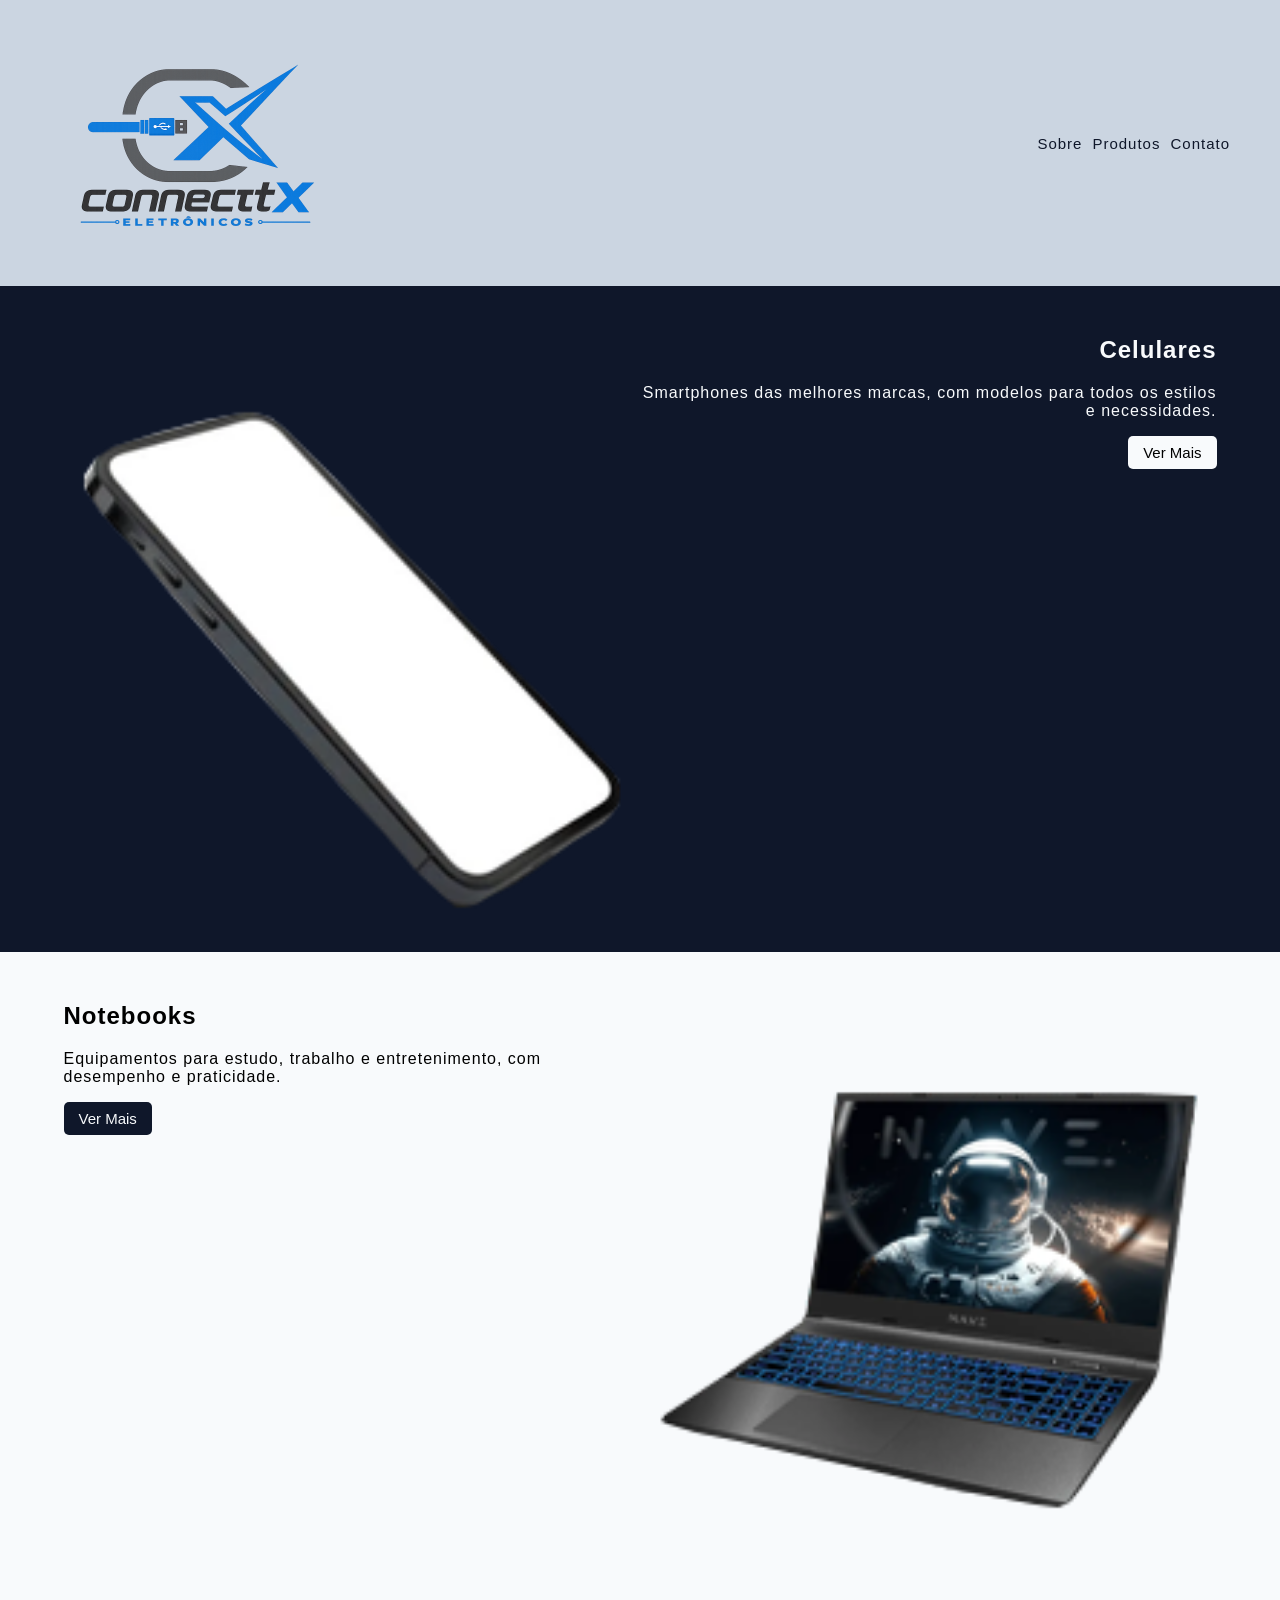
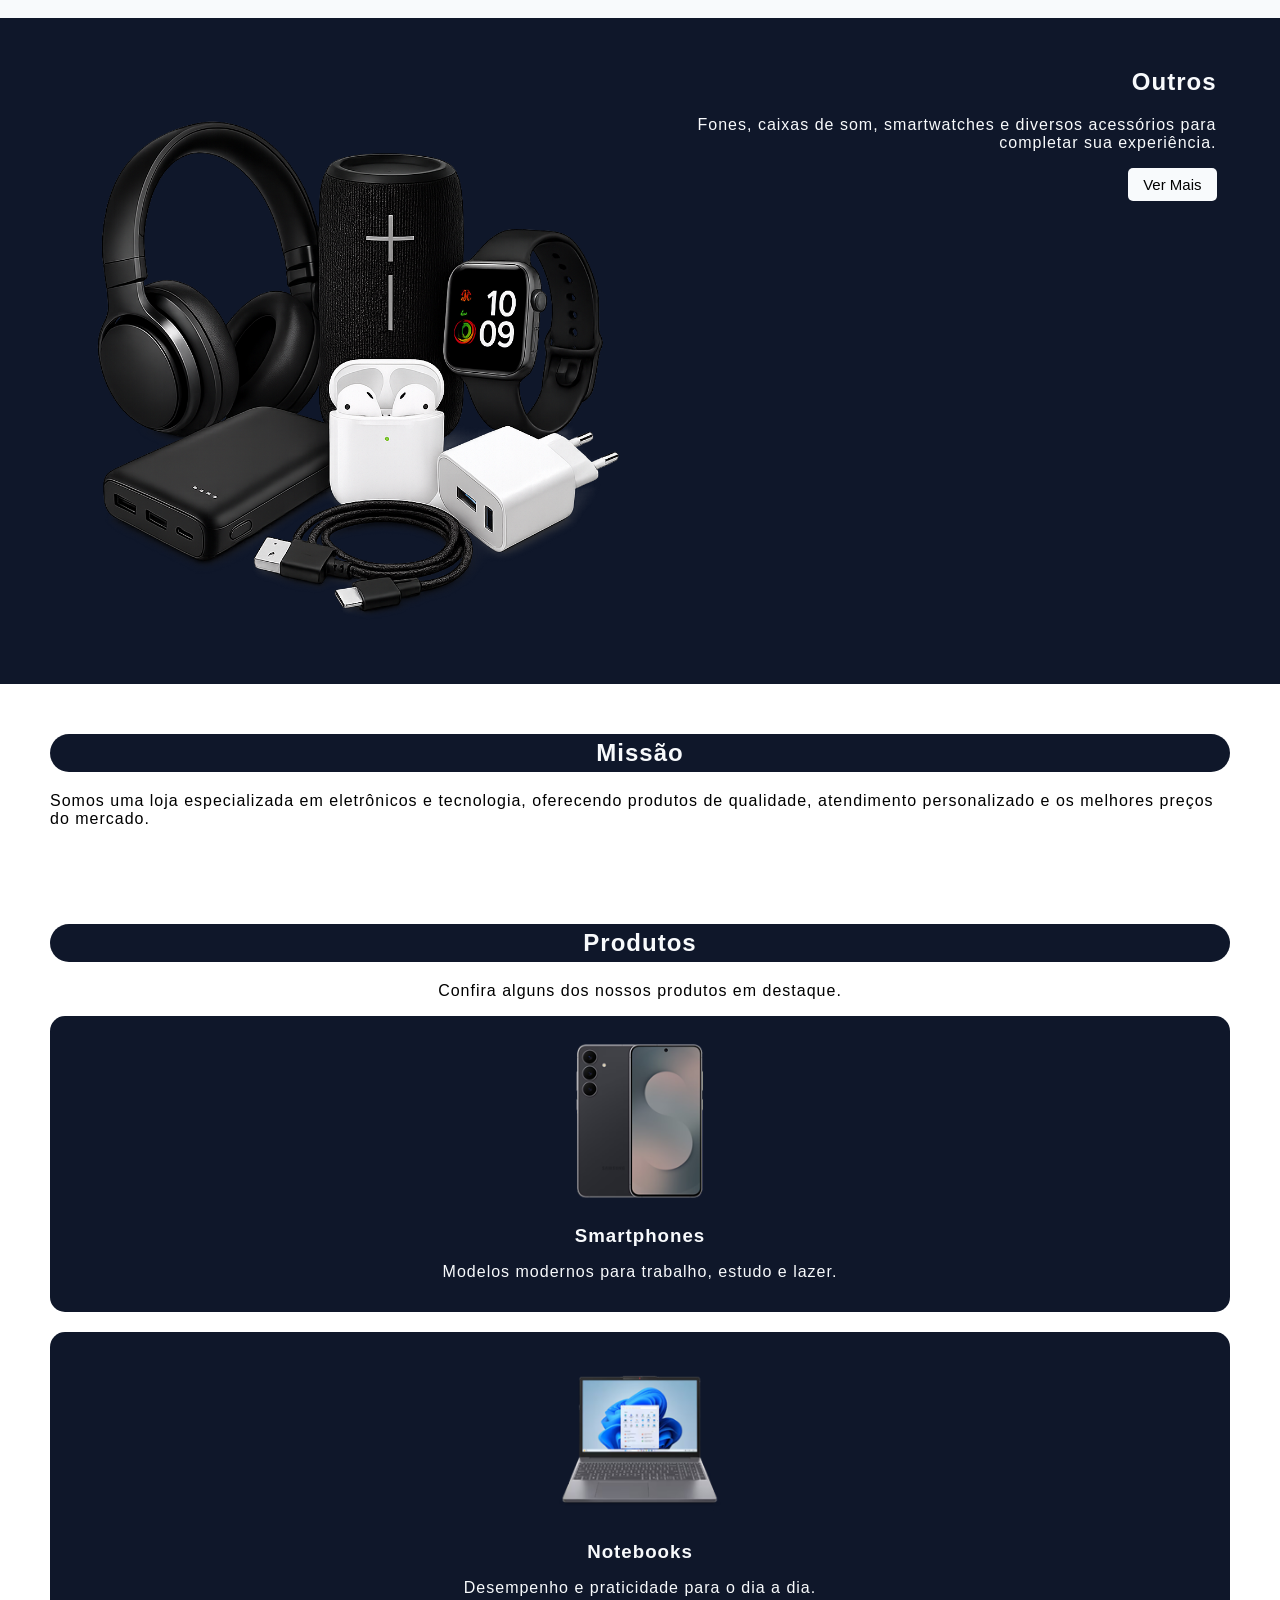
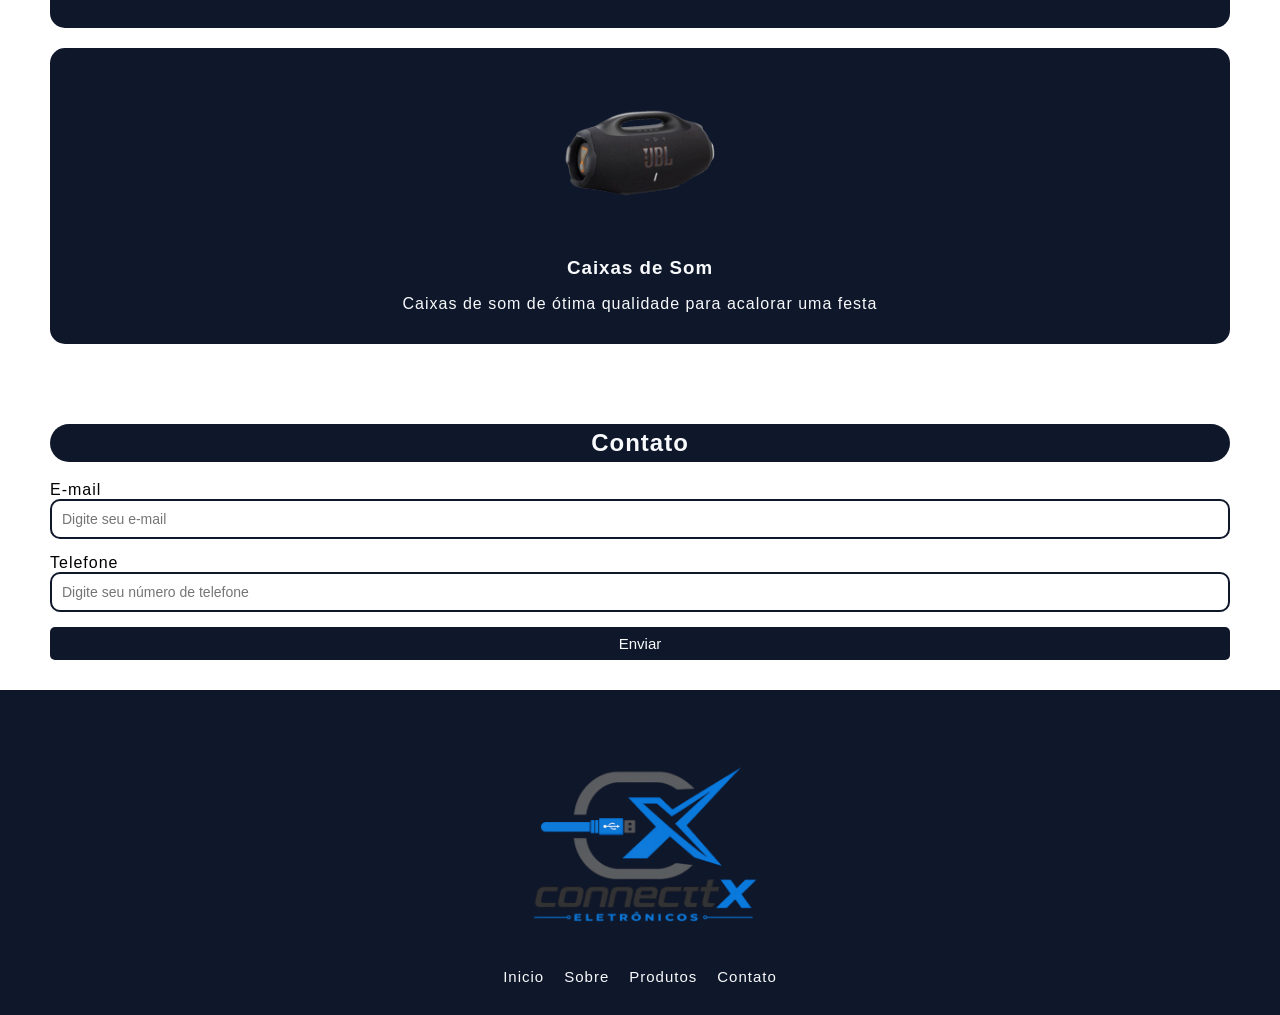
==== index.html @ f32794f0 "Criação da página de "Produtos"" ====
<!doctype html>
<html lang="pt-br">
  <head>
    <meta charset="UTF-8"/>
    <meta name="viewport" content="width=device-width, initial-scale=1.0"/>
    <meta
      name="description"
      content="A ConnectX oferece produtos, serviços e soluções de tecnologia, informática e conectividade no centro de São Roque - SP, com atendimento de qualidade e confiança."/>

    <link rel="stylesheet" href="./src/css/style.css"/>
    <link rel="icon" type="image/png" href="./src/icon/favicon.png">

    <title>ConnectX</title>
  </head>

  <body id="inicio">
    <header>
      <img src="./src/images/logo.png" alt="ConnectX" class="logo"/>

      <nav>
        <a href="./src/pages/sobre.html">Sobre</a>
        <a href="./src/pages/produtos.html">Produtos</a>
        <a href="./src/pages/contato.html">Contato</a>
      </nav>
    </header>

    <main>
      <section class="produto">
        <section class="card-produto celular">
          <img
            src="./src/images/celular.png"
            alt="Celular"/>

          <div class="info">
            <h2>Celulares</h2>

            <p>
              Smartphones das melhores marcas, com modelos para todos os estilos e necessidades.
            </p>

            <a href="./src/pages/produtos.html"><button class="botao-claro">Ver Mais</button></a>
          </div>
        </section>

        <section class="card-produto notebook">
          <div class="info">
            <h2>Notebooks</h2>

            <p>
              Equipamentos para estudo, trabalho e entretenimento, com desempenho e praticidade.
            </p>

            <a href="./src/pages/produtos.html"><button class="botao-escuro">Ver Mais</button></a>
          </div>

          <img
            src="./src/images/notebook.png"
            alt="Notebook"/>
        </section>

        <section class="card-produto outros">
          <img
            src="./src/images/outros.png"
            alt="Eletrônicos"/>

          <div class="info">
            <h2>Outros</h2>

            <p>
              Fones, caixas de som, smartwatches e diversos acessórios para completar sua experiência.
            </p>

            <a href="./src/pages/produtos.html"><button class="botao-claro">Ver Mais</button></a>
          </div>
        </section>
      </section>

      <section id="sobre">
        <h2 class="titulo">Missão</h2>

        <p>
          Somos uma loja especializada em eletrônicos e tecnologia, oferecendo
          produtos de qualidade, atendimento personalizado e os melhores preços
          do mercado.
        </p>
      </section>

      <section id="produtos">
    <h2 class="titulo">Produtos</h2>

    <p>Confira alguns dos nossos produtos em destaque.</p>

    <div class="produtos-grid">

        <div class="produto-card">
            <img src="./src/images/celular-destaque.png" alt="Smartphone Samsung">
            <h3>Smartphones</h3>
            <p>Modelos modernos para trabalho, estudo e lazer.</p>
        </div>

        <div class="produto-card">
            <img src="./src/images/notebook-destaque.png" alt="Notebook Lenovo">
            <h3>Notebooks</h3>
            <p>Desempenho e praticidade para o dia a dia.</p>
        </div>

        <div class="produto-card">
            <img src="./src/images/caixa de som.png" alt="Fones e acessórios">
            <h3>Caixas de Som</h3>
            <p>Caixas de som de ótima qualidade para acalorar uma festa</p>
        </div>

    </div>
      </section>

      <section id="contato">
        <h2 class="titulo">Contato</h2>

        <form method="post">
          <label for="email">E-mail</label>
          <input
            type="email"
            id="email"
            placeholder="Digite seu e-mail"
            required/>

          <label for="telefone">Telefone</label>
          <input
            type="tel"
            id="telefone"
            placeholder="Digite seu número de telefone"
            pattern="[0-9]{11}"
            required/>

          <button type="submit" id="enviar">Enviar</button>
        </form>
      </section>
    </main>

    <footer>
      <img src="./src/images/logo.png" alt="ConnectX" class="logo"/>

      <nav>
        <a href="#inicio">Inicio</a>
        <a href="./src/pages/sobre.html">Sobre</a>
        <a href="./src/pages/produtos.html">Produtos</a>
        <a href="./src/pages/contato.html">Contato</a>
      </nav>
    </footer>
  </body>
</html>
---- src/css/style.css ----
/* Geral */

html {
    scroll-behavior: smooth;
}

body {
    margin: 0;
    font-family: 'Segoe UI', Tahoma, Geneva, Verdana, sans-serif;
    letter-spacing: 1px;
}

/* Header */

header {
    background-color: #CBD5E1;

    display: flex;
    justify-content: space-between;
    align-items: center;

    padding: 15px 0;
}

.logo {
    width: 30%;
    height: auto;
}

/* Navegação */

nav {
    display: flex;
    gap: 10px;
    margin-right: 50px;
}

nav a {
    text-decoration: none;
    color: #0F172A;
    font-size: 15px;
}

nav a:hover {
    color: #2563EB;
}

/* Produtos principais */

.produto img {
    width: 45%;
    height: auto;

    margin-top: 30px;
}

.card-produto {
    display: flex;
    align-items: flex-start;
    justify-content: center;
    gap: 1px;

    padding: 30px 0;
}

.celular,
.outros {
    background-color: #0F172A;
    color: #F8FAFC;
}

.notebook {
    background-color: #F8FAFC;
}

.celular .info,
.outros .info {
    text-align: right;
}

.notebook .info {
    text-align: left;
}

.info {
    width: 45%;
}

/* Botão */

button {
    border: none;
    border-radius: 5px;

    padding: 8px 15px;
    cursor: pointer;

    font-family: 'Segoe UI', Tahoma, Geneva, Verdana, sans-serif;
    font-size: 15px;
}

.botao-claro {
    background-color: #F8FAFC;
    font-family: 'Segoe UI', Tahoma, Geneva, Verdana, sans-serif;
}

.botao-escuro {
    background-color: #0F172A;
    color: #F8FAFC;
    font-family: 'Segoe UI', Tahoma, Geneva, Verdana, sans-serif;
}

/* Seções */

#sobre,
#produtos,
#contato {
    padding: 30px 50px;
}

/* Título padrão */

.titulo {
    text-align: center;
    background-color: #0F172A;
    color: #F8FAFC;

    border-radius: 30px;
    padding: 5px 10px;
}

/* Produtos */

#produtos {
    text-align: center;
}

.produtos-grid {
    display: flex;
    flex-direction: column;
    gap: 20px;
}

.produto-card {
    background-color: #0F172A;
    border-radius: 15px;
    padding: 15px;
    text-align: center;
}

.produto-card p {
    color: #F8FAFC;
    font-family: 'Segoe UI', Tahoma, Geneva, Verdana, sans-serif;
}

.produto-card img {
    width: 100%;
    max-width: 180px;
    height: auto;
}

.produto-card h3 {
    margin: 10px 0 5px;
    color: #F8FAFC;
    font-family: 'Segoe UI', Tahoma, Geneva, Verdana, sans-serif;
}

/*Contato*/

form {
    display: flex;
    flex-direction: column;
}

input {
    font-family: 'Segoe UI', Tahoma, Geneva, Verdana, sans-serif;
    margin-bottom: 15px;
    
    padding: 10px;

    border: 2px solid #0F172A;
    border-radius: 10px;

    font-size: 14px;

    transition: 0.7s;
}

input:hover {
    border-color: #2563EB;
}

input:focus {
    outline: none;
    border-color: #2563EB;

    box-shadow: 0 0 8px rgba(37, 99, 235, 0.3);
}

label {
    display: block;
}

#enviar {
    background-color: #0F172A;
    font-family: 'Segoe UI', Tahoma, Geneva, Verdana, sans-serif;
    color: #F8FAFC;
    display: block;
}

/*Footer*/

footer {
    background-color: #0F172A;
    color: #F8FAFC;

    padding: 30px;

    text-align: center;
}

footer nav {
    display: flex;
    justify-content: center;
    gap: 20px;
    margin-left: 50px;
}

footer a {
    color: #F8FAFC;
    text-decoration: none;
    font-size: 15px;
}
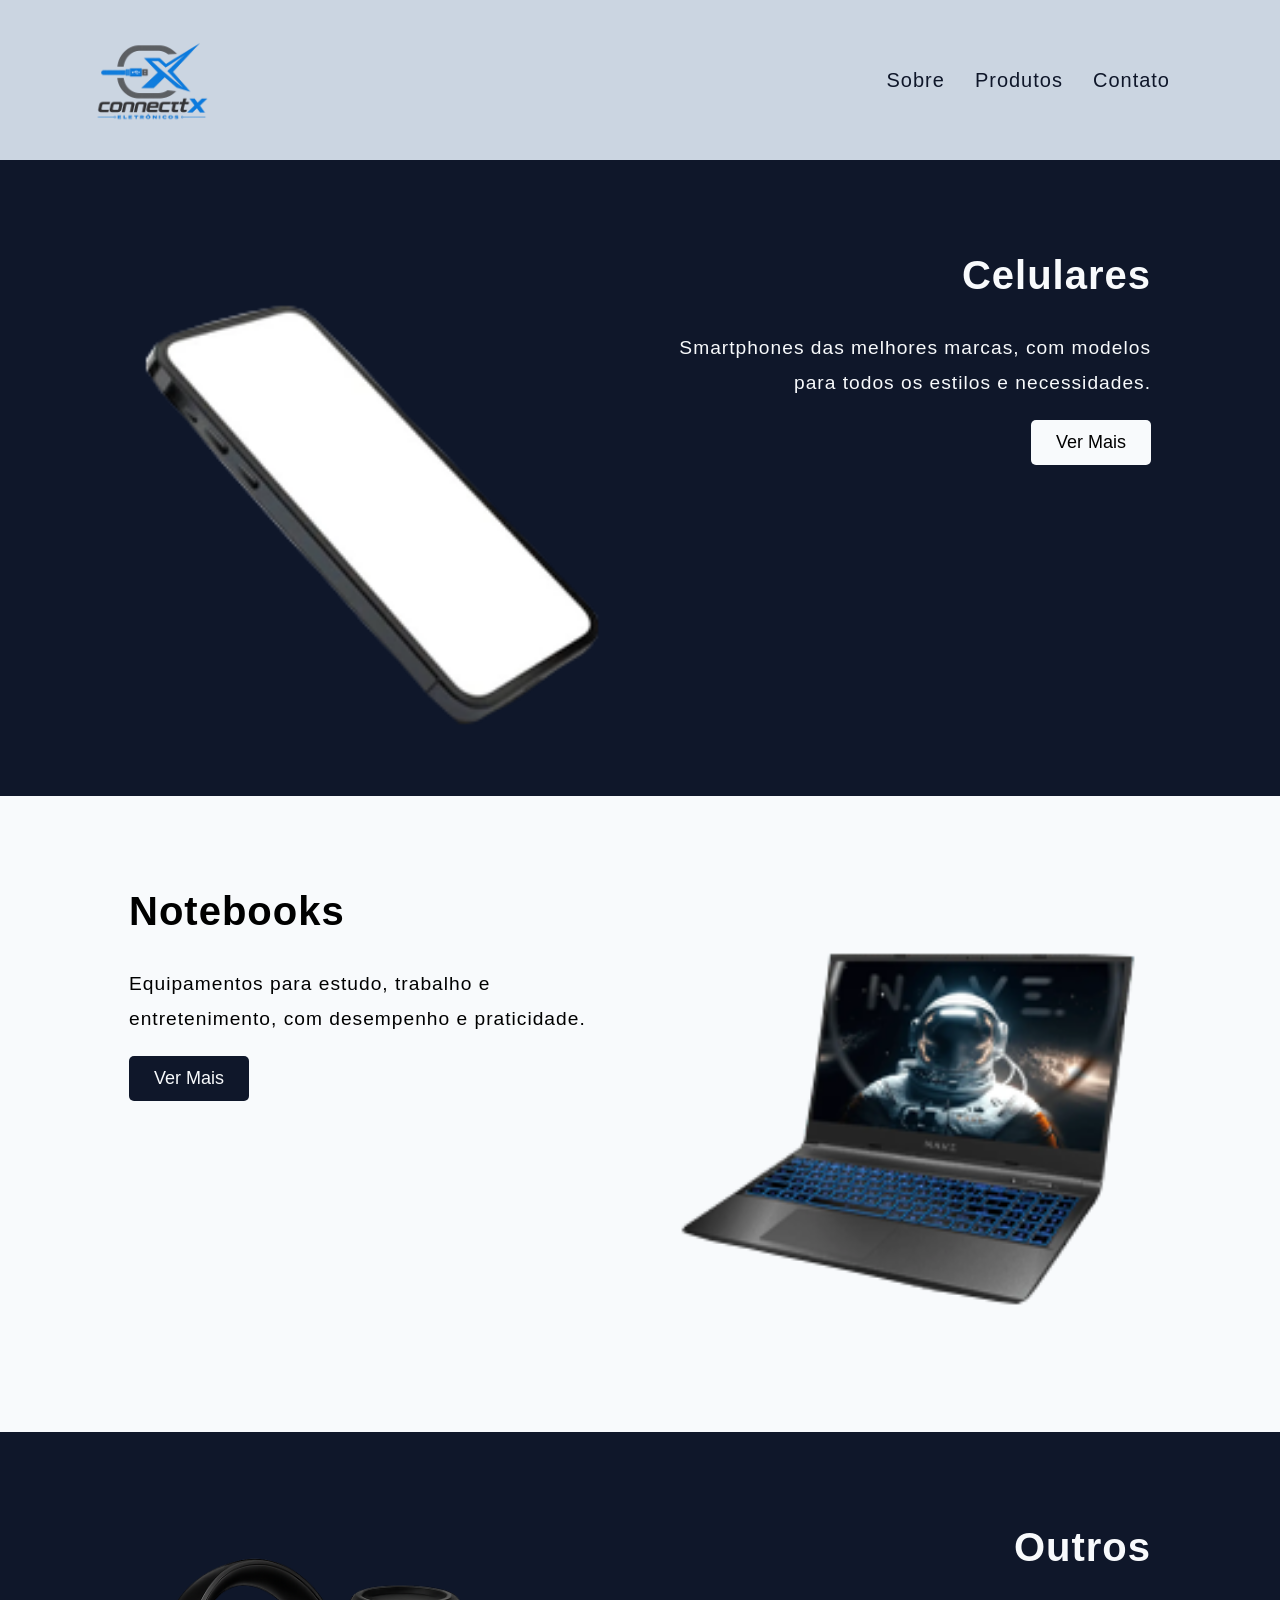
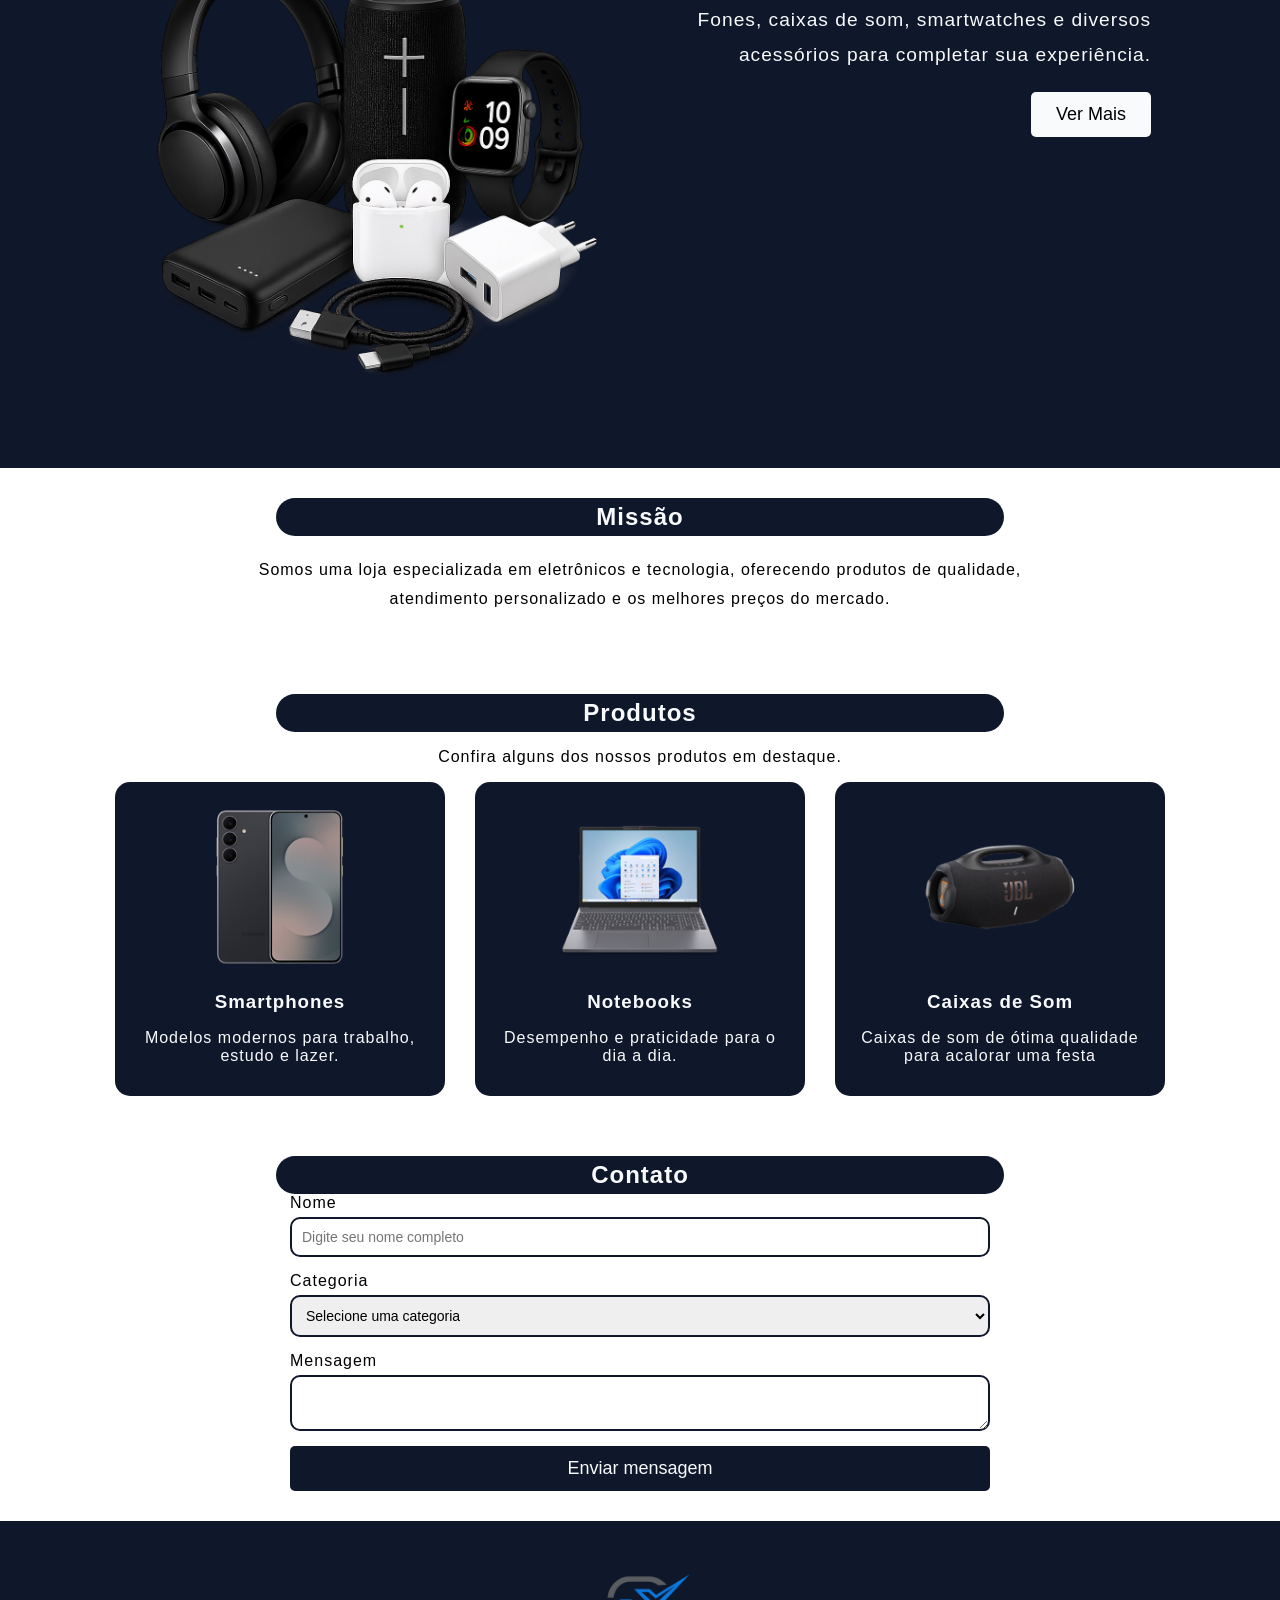
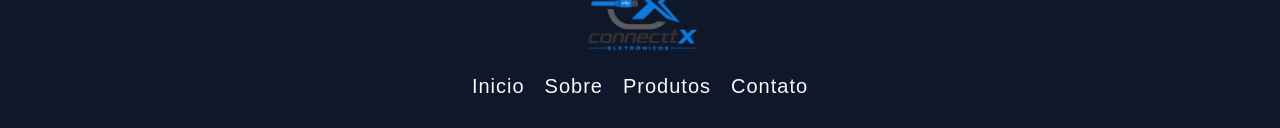
==== commit 97407acb: "Add files via upload Adição do whatsapp para envio do formulário e criação das páginas restantes dos" ====
--- a/index.html
+++ b/index.html
@@ -9,6 +9,8 @@
 
     <link rel="stylesheet" href="./src/css/style.css"/>
     <link rel="icon" type="image/png" href="./src/icon/favicon.png">
+
+    <script src="./src/javascript/script.js"></script>
 
     <title>ConnectX</title>
   </head>
@@ -116,24 +118,28 @@
       <section id="contato">
         <h2 class="titulo">Contato</h2>
 
-        <form method="post">
-          <label for="email">E-mail</label>
+        <form action="https://wa.me/5511996748683" id="contato-whatsapp">
+          <label for="nome">Nome</label>
           <input
-            type="email"
-            id="email"
-            placeholder="Digite seu e-mail"
+            type="text"
+            id="nome"
+            placeholder="Digite seu nome completo"
             required/>
 
-          <label for="telefone">Telefone</label>
-          <input
-            type="tel"
-            id="telefone"
-            placeholder="Digite seu número de telefone"
-            pattern="[0-9]{11}"
-            required/>
+            <label for="categoria" id="categoria">Categoria</label>
+            <select id="categoria" required>
+                <option>Selecione uma categoria</option>    
+                <option value="suporte">Suporte</option>
+                <option value="cotacao">Manutenção</option>
+                <option value="outros">Outros</option>
+            </select>
+            <label for="mensagem">Mensagem</label>
+            <textarea id="mensagem" required></textarea>
 
-          <button type="submit" id="enviar">Enviar</button>
+          <input type="hidden" name="text" value="" id="mensagem-completa" >
+        <button type="button" id="enviar" onclick="enviarMensagem()">Enviar mensagem</button>
         </form>
+
       </section>
     </main>
 
--- a/src/css/style.css
+++ b/src/css/style.css
@@ -93,7 +93,6 @@
     border-radius: 5px;
 
     padding: 8px 15px;
-    cursor: pointer;
 
     font-family: 'Segoe UI', Tahoma, Geneva, Verdana, sans-serif;
     font-size: 15px;
@@ -172,7 +171,9 @@
     flex-direction: column;
 }
 
-input {
+input,
+textarea,
+select {
     font-family: 'Segoe UI', Tahoma, Geneva, Verdana, sans-serif;
     margin-bottom: 15px;
     
@@ -199,6 +200,7 @@
 
 label {
     display: block;
+    padding-bottom: 5px;
 }
 
 #enviar {
@@ -230,4 +232,76 @@
     color: #F8FAFC;
     text-decoration: none;
     font-size: 15px;
+}
+
+
+
+
+/* Área Media Queries */
+
+
+
+@media (min-width: 1200px) {
+
+    header {
+        padding: 20px 60px;
+    }
+
+    .titulo {
+        width: 60%;
+        margin: 0 auto;
+    }
+
+    .logo {
+        width: 180px;
+    }
+
+    nav {
+        gap: 30px;
+    }
+
+    nav a {
+        font-size: 20px;
+    }
+
+    .card-produto {
+        padding: 60px 100px;
+        gap: 50px;
+    }
+
+    .info h2 {
+        font-size: 2.5rem;
+    }
+
+    .info p {
+        font-size: 1.2rem;
+        line-height: 1.8;
+    }
+
+    #sobre p {
+        max-width: 800px;
+        margin: 20px auto;
+        text-align: center;
+        line-height: 1.8;
+    }
+
+    button {
+        font-size: 18px;
+        padding: 12px 25px;
+    }
+
+    .produtos-grid {
+        flex-direction: row;
+        justify-content: center;
+        gap: 30px;
+    }
+
+    .produto-card {
+        width: 300px;
+    }
+
+    form {
+        max-width: 700px;
+        margin: 0 auto;
+    }
 }
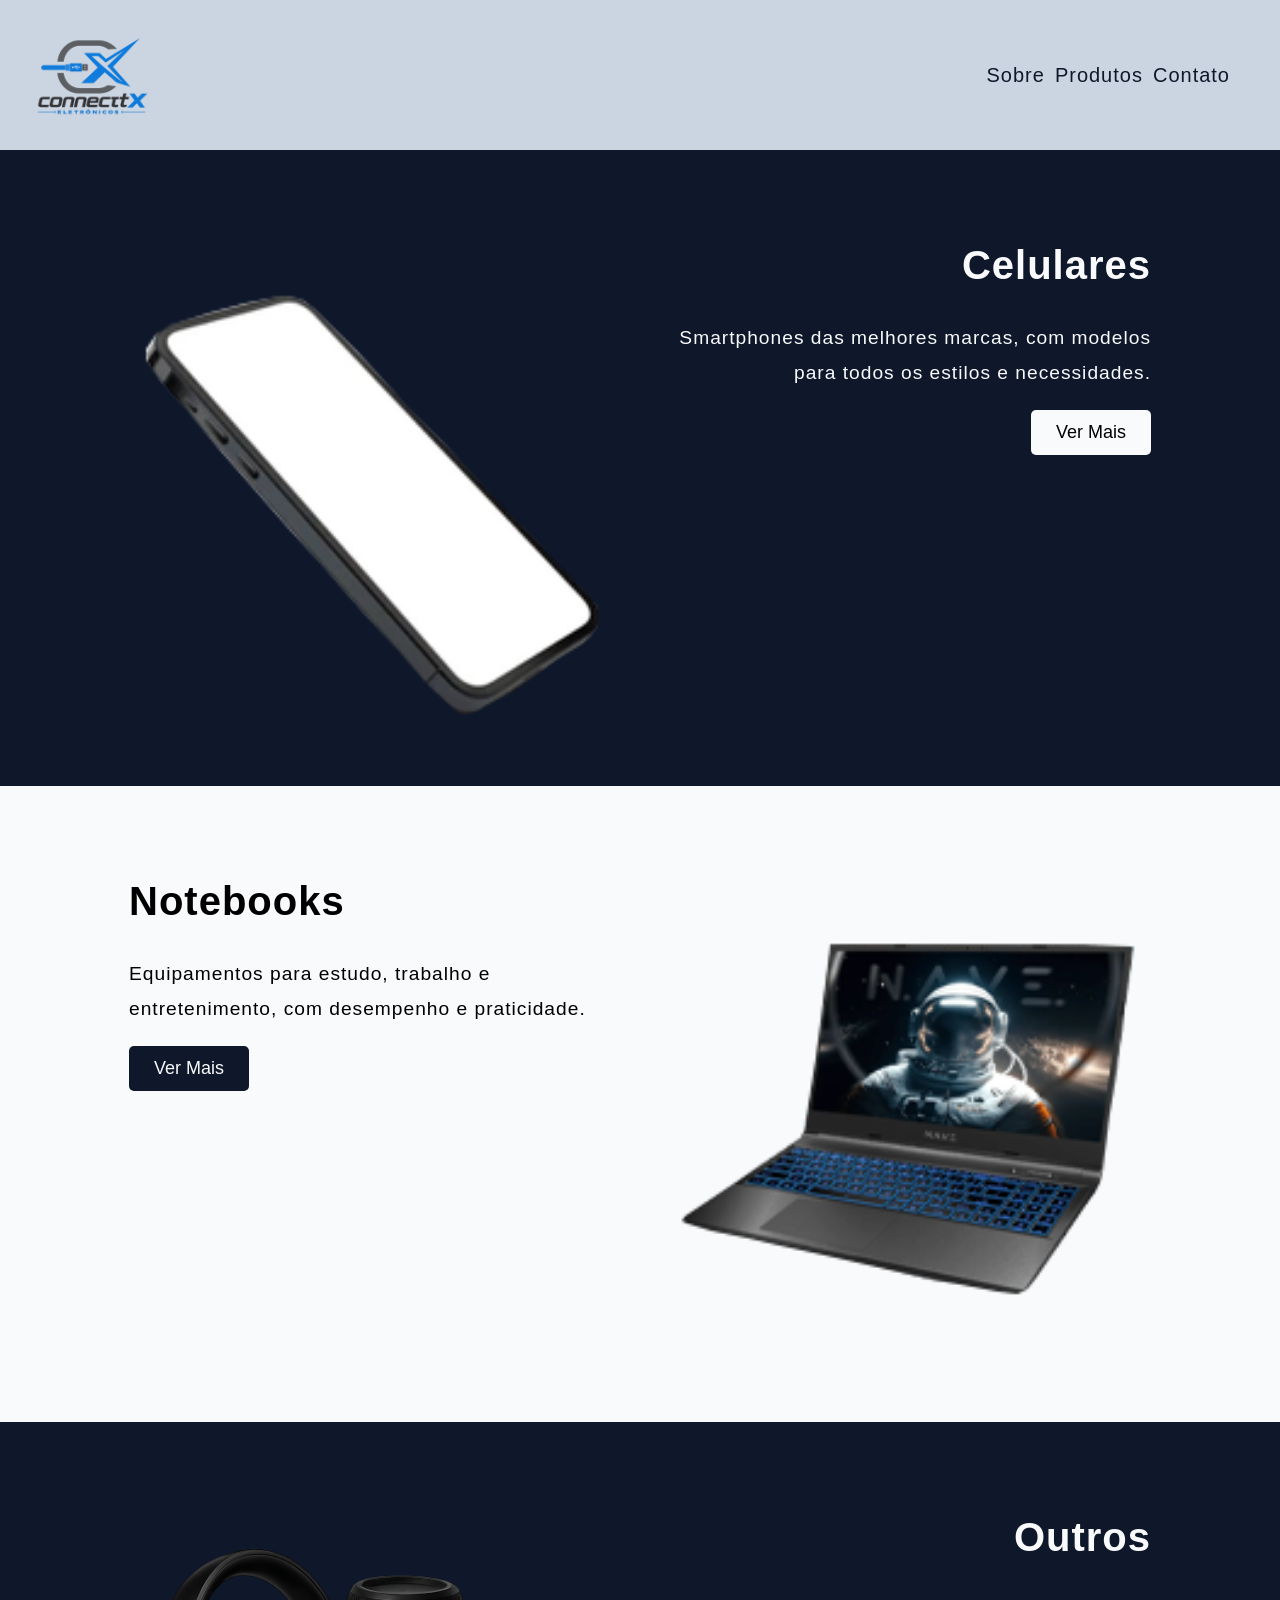
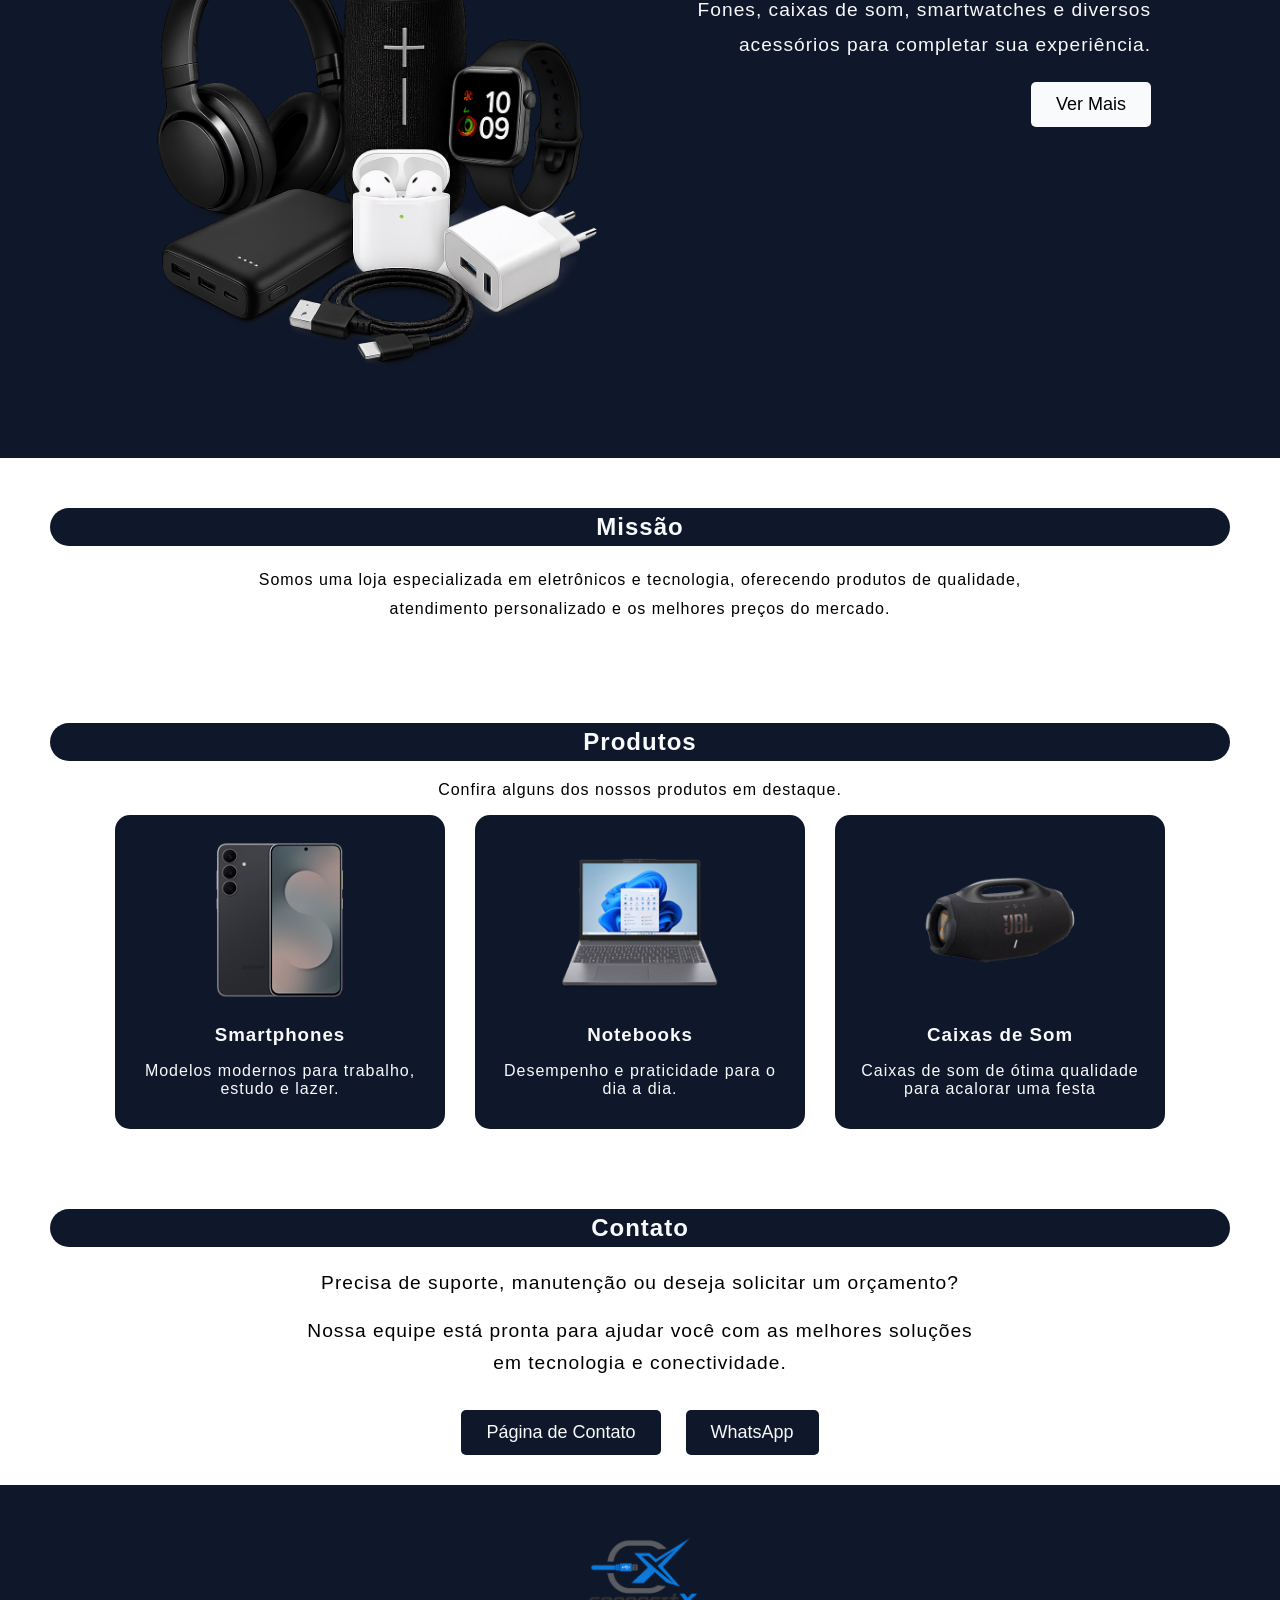
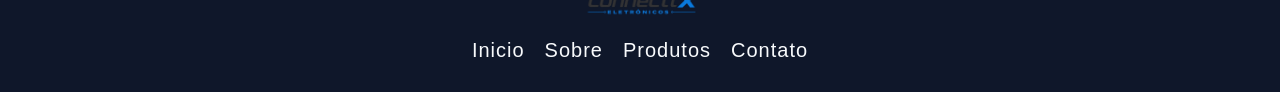
==== commit cdf4c520: "Media Querie das páginas "Sobre" e "Contato". Troquei algumas informações nos contatos do "Index" e " ====
--- a/index.html
+++ b/index.html
@@ -8,6 +8,7 @@
       content="A ConnectX oferece produtos, serviços e soluções de tecnologia, informática e conectividade no centro de São Roque - SP, com atendimento de qualidade e confiança."/>
 
     <link rel="stylesheet" href="./src/css/style.css"/>
+    <link rel="stylesheet" href="./src/css/global.css">
     <link rel="icon" type="image/png" href="./src/icon/favicon.png">
 
     <script src="./src/javascript/script.js"></script>
@@ -116,30 +117,29 @@
       </section>
 
       <section id="contato">
-        <h2 class="titulo">Contato</h2>
+    <h2 class="titulo">Contato</h2>
 
-        <form action="https://wa.me/5511996748683" id="contato-whatsapp">
-          <label for="nome">Nome</label>
-          <input
-            type="text"
-            id="nome"
-            placeholder="Digite seu nome completo"
-            required/>
+    <p class="texto-contato">
+        Precisa de suporte, manutenção ou deseja solicitar um orçamento?
+    </p>
 
-            <label for="categoria" id="categoria">Categoria</label>
-            <select id="categoria" required>
-                <option>Selecione uma categoria</option>    
-                <option value="suporte">Suporte</option>
-                <option value="cotacao">Manutenção</option>
-                <option value="outros">Outros</option>
-            </select>
-            <label for="mensagem">Mensagem</label>
-            <textarea id="mensagem" required></textarea>
+    <p class="texto-contato">
+        Nossa equipe está pronta para ajudar você com as melhores soluções em tecnologia e conectividade.
+    </p>
 
-          <input type="hidden" name="text" value="" id="mensagem-completa" >
-        <button type="button" id="enviar" onclick="enviarMensagem()">Enviar mensagem</button>
-        </form>
+    <div class="botoes-contato">
+        <a href="./src/pages/contato.html">
+            <button class="botao-escuro">
+                Página de Contato
+            </button>
+        </a>
 
+        <a href="https://wa.me/5511996748683" target="_blank">
+            <button class="botao-escuro">
+                WhatsApp
+            </button>
+        </a>
+          </div>
       </section>
     </main>
 
--- a/src/css/style.css
+++ b/src/css/style.css
@@ -1,50 +1,3 @@
-/* Geral */
-
-html {
-    scroll-behavior: smooth;
-}
-
-body {
-    margin: 0;
-    font-family: 'Segoe UI', Tahoma, Geneva, Verdana, sans-serif;
-    letter-spacing: 1px;
-}
-
-/* Header */
-
-header {
-    background-color: #CBD5E1;
-
-    display: flex;
-    justify-content: space-between;
-    align-items: center;
-
-    padding: 15px 0;
-}
-
-.logo {
-    width: 30%;
-    height: auto;
-}
-
-/* Navegação */
-
-nav {
-    display: flex;
-    gap: 10px;
-    margin-right: 50px;
-}
-
-nav a {
-    text-decoration: none;
-    color: #0F172A;
-    font-size: 15px;
-}
-
-nav a:hover {
-    color: #2563EB;
-}
-
 /* Produtos principais */
 
 .produto img {
@@ -164,74 +117,28 @@
     font-family: 'Segoe UI', Tahoma, Geneva, Verdana, sans-serif;
 }
 
-/*Contato*/
+/* Contato */
 
-form {
-    display: flex;
-    flex-direction: column;
-}
-
-input,
-textarea,
-select {
-    font-family: 'Segoe UI', Tahoma, Geneva, Verdana, sans-serif;
-    margin-bottom: 15px;
-    
-    padding: 10px;
-
-    border: 2px solid #0F172A;
-    border-radius: 10px;
-
-    font-size: 14px;
-
-    transition: 0.7s;
-}
-
-input:hover {
-    border-color: #2563EB;
-}
-
-input:focus {
-    outline: none;
-    border-color: #2563EB;
-
-    box-shadow: 0 0 8px rgba(37, 99, 235, 0.3);
-}
-
-label {
-    display: block;
-    padding-bottom: 5px;
-}
-
-#enviar {
-    background-color: #0F172A;
-    font-family: 'Segoe UI', Tahoma, Geneva, Verdana, sans-serif;
-    color: #F8FAFC;
-    display: block;
-}
-
-/*Footer*/
-
-footer {
-    background-color: #0F172A;
-    color: #F8FAFC;
-
-    padding: 30px;
-
+#contato {
     text-align: center;
 }
 
-footer nav {
+.texto-contato {
+    max-width: 700px;
+    margin: 15px auto;
+    line-height: 1.7;
+}
+
+.botoes-contato {
     display: flex;
     justify-content: center;
-    gap: 20px;
-    margin-left: 50px;
+    gap: 15px;
+
+    margin-top: 30px;
 }
 
-footer a {
-    color: #F8FAFC;
+.botoes-contato a {
     text-decoration: none;
-    font-size: 15px;
 }
 
 
@@ -242,27 +149,6 @@
 
 
 @media (min-width: 1200px) {
-
-    header {
-        padding: 20px 60px;
-    }
-
-    .titulo {
-        width: 60%;
-        margin: 0 auto;
-    }
-
-    .logo {
-        width: 180px;
-    }
-
-    nav {
-        gap: 30px;
-    }
-
-    nav a {
-        font-size: 20px;
-    }
 
     .card-produto {
         padding: 60px 100px;
@@ -290,6 +176,14 @@
         padding: 12px 25px;
     }
 
+    .texto-contato {
+        font-size: 1.2rem;
+    }
+
+    .botoes-contato {
+        gap: 25px;
+    }
+
     .produtos-grid {
         flex-direction: row;
         justify-content: center;
@@ -300,8 +194,4 @@
         width: 300px;
     }
 
-    form {
-        max-width: 700px;
-        margin: 0 auto;
-    }
 }
--- a/src/css/global.css
+++ b/src/css/global.css
@@ -0,0 +1,83 @@
+/* Geral */
+
+html {
+    scroll-behavior: smooth;
+}
+
+body {
+    margin: 0;
+    font-family: 'Segoe UI', Tahoma, Geneva, Verdana, sans-serif;
+    letter-spacing: 1px;
+}
+
+/* Header */
+
+header {
+    background-color: #CBD5E1;
+
+    display: flex;
+    justify-content: space-between;
+    align-items: center;
+
+    padding: 15px 0;
+}
+
+.logo {
+    width: 180px;
+    height: auto;
+}
+
+/* Navegação */
+
+nav {
+    display: flex;
+    gap: 10px;
+    margin-right: 50px;
+}
+
+nav a {
+    text-decoration: none;
+    color: #0F172A;
+    font-size: 15px;
+}
+
+nav a:hover {
+    color: #2563EB;
+}
+
+/*Footer*/
+
+footer {
+    background-color: #0F172A;
+    color: #F8FAFC;
+
+    padding: 30px;
+
+    text-align: center;
+}
+
+footer nav {
+    display: flex;
+    justify-content: center;
+    gap: 20px;
+    margin-left: 50px;
+}
+
+footer a {
+    color: #F8FAFC;
+    text-decoration: none;
+    font-size: 15px;
+}
+
+
+
+
+/* Área Media Querie */
+
+@media (min-width: 1200px) {
+
+    nav a {
+        font-size: 20px;
+    }
+
+}
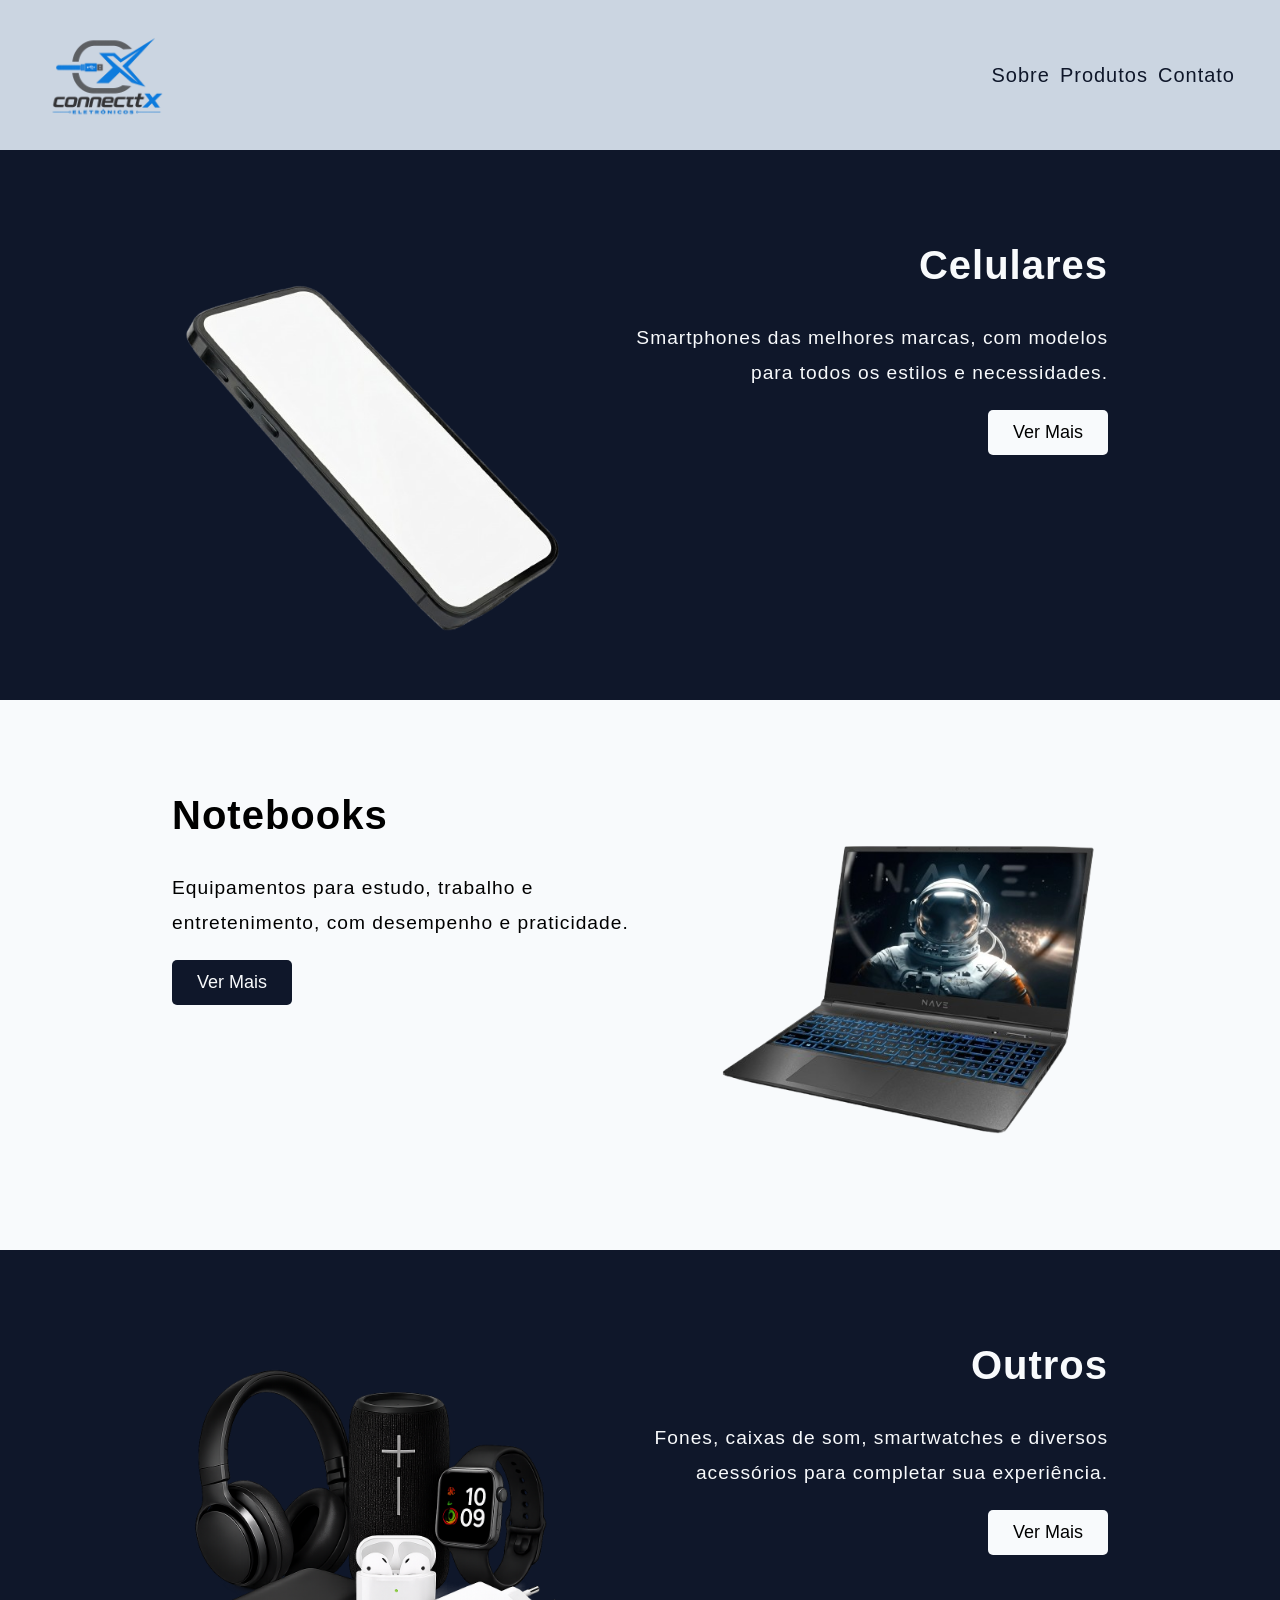
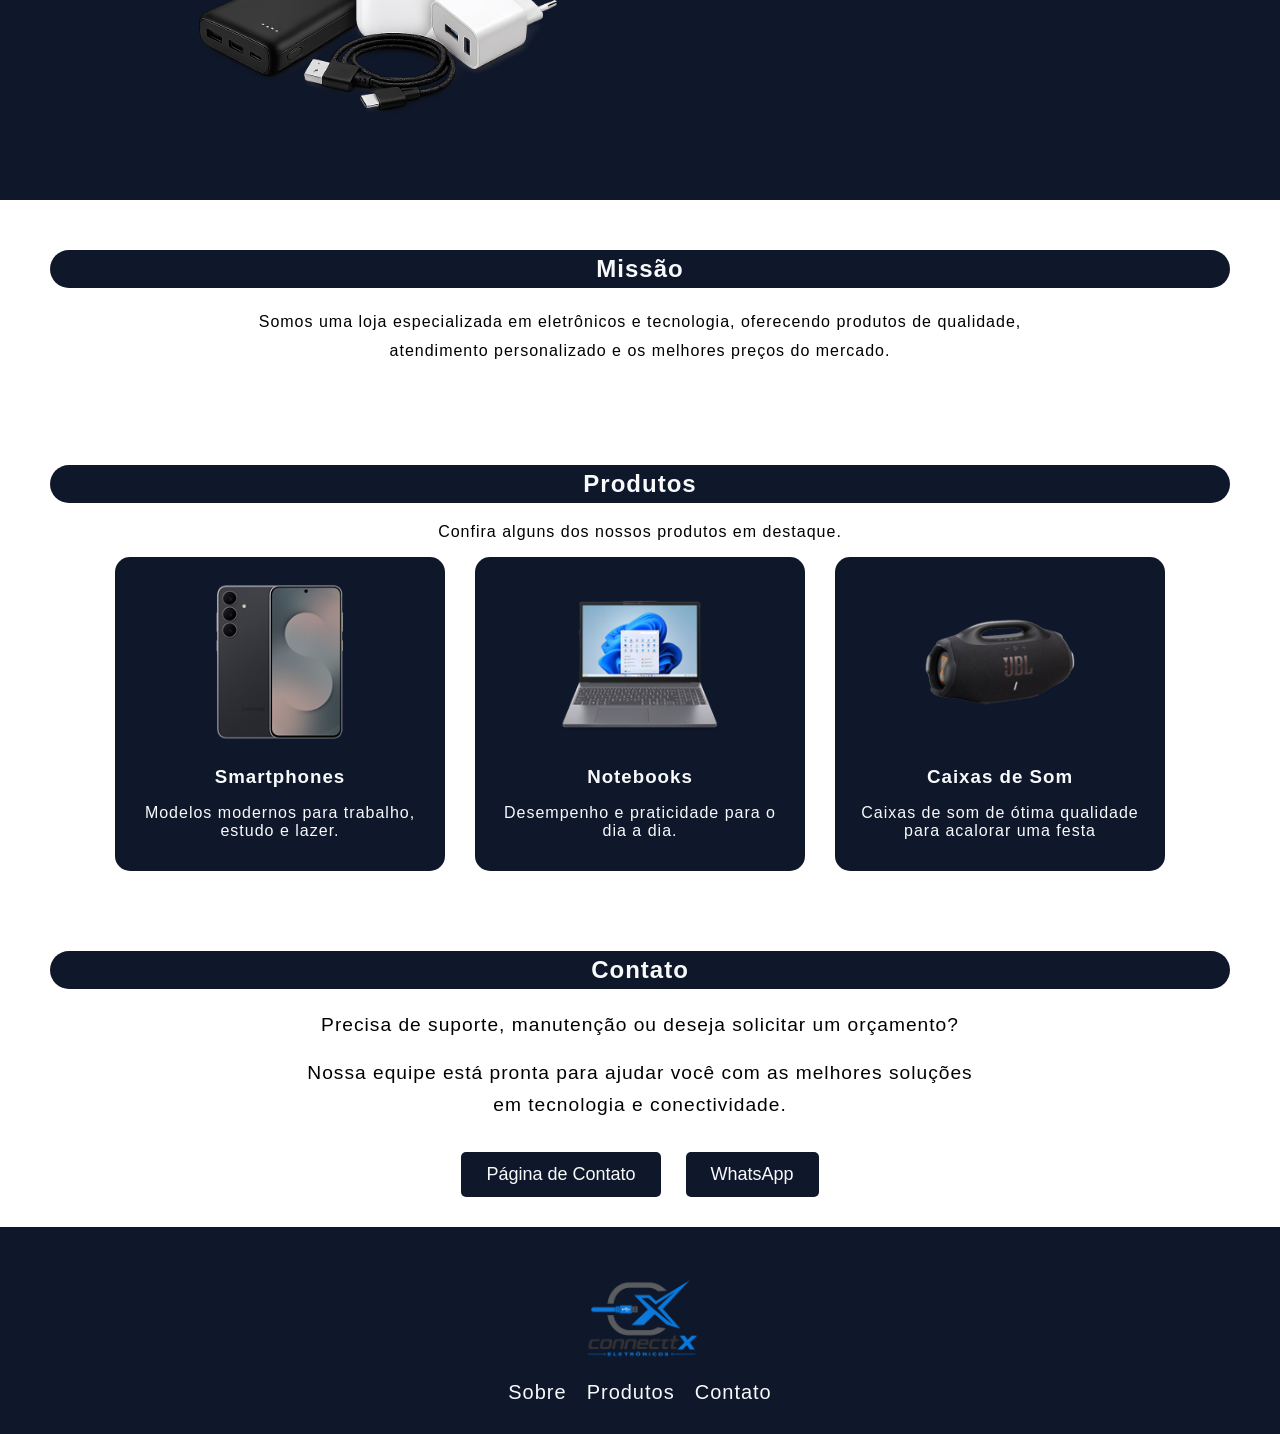
==== commit 3e5b95d8: "Alterei coisa pra crlh" ====
--- a/index.html
+++ b/index.html
@@ -147,7 +147,6 @@
       <img src="./src/images/logo.png" alt="ConnectX" class="logo"/>
 
       <nav>
-        <a href="#inicio">Inicio</a>
         <a href="./src/pages/sobre.html">Sobre</a>
         <a href="./src/pages/produtos.html">Produtos</a>
         <a href="./src/pages/contato.html">Contato</a>
--- a/src/css/style.css
+++ b/src/css/style.css
@@ -183,6 +183,11 @@
     .botoes-contato {
         gap: 25px;
     }
+    
+    .produto img {
+        width: 400px;
+        height: 400px;
+    }
 
     .produtos-grid {
         flex-direction: row;
--- a/src/css/global.css
+++ b/src/css/global.css
@@ -14,12 +14,10 @@
 
 header {
     background-color: #CBD5E1;
-
     display: flex;
+    align-items: center;
     justify-content: space-between;
-    align-items: center;
-
-    padding: 15px 0;
+    padding: 15px;
 }
 
 .logo {
@@ -29,10 +27,11 @@
 
 /* Navegação */
 
-nav {
+header nav {
     display: flex;
+    flex-direction: column;
     gap: 10px;
-    margin-right: 50px;
+    margin-right: 30px;
 }
 
 nav a {
@@ -60,7 +59,7 @@
     display: flex;
     justify-content: center;
     gap: 20px;
-    margin-left: 50px;
+    margin-left: 0;
 }
 
 footer a {
@@ -76,6 +75,10 @@
 
 @media (min-width: 1200px) {
 
+    header nav {
+        flex-direction: row;
+    }
+
     nav a {
         font-size: 20px;
     }
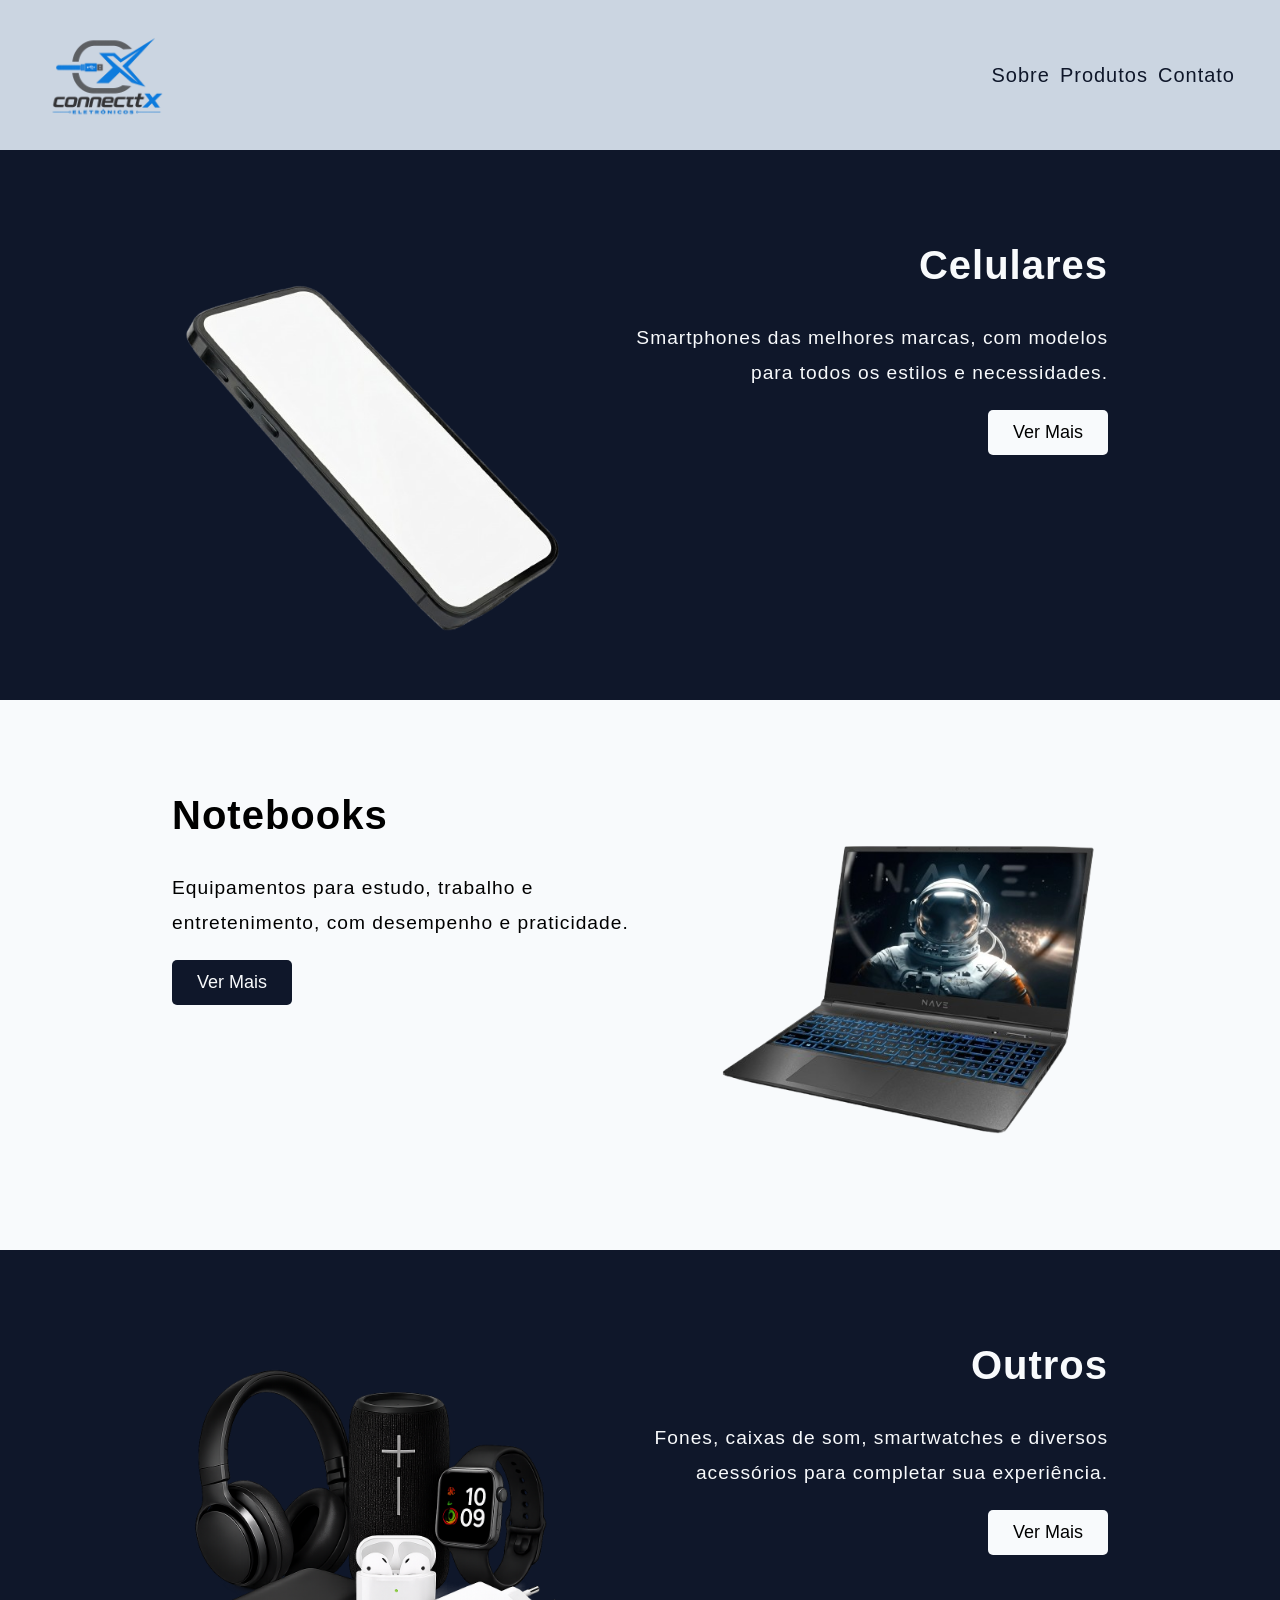
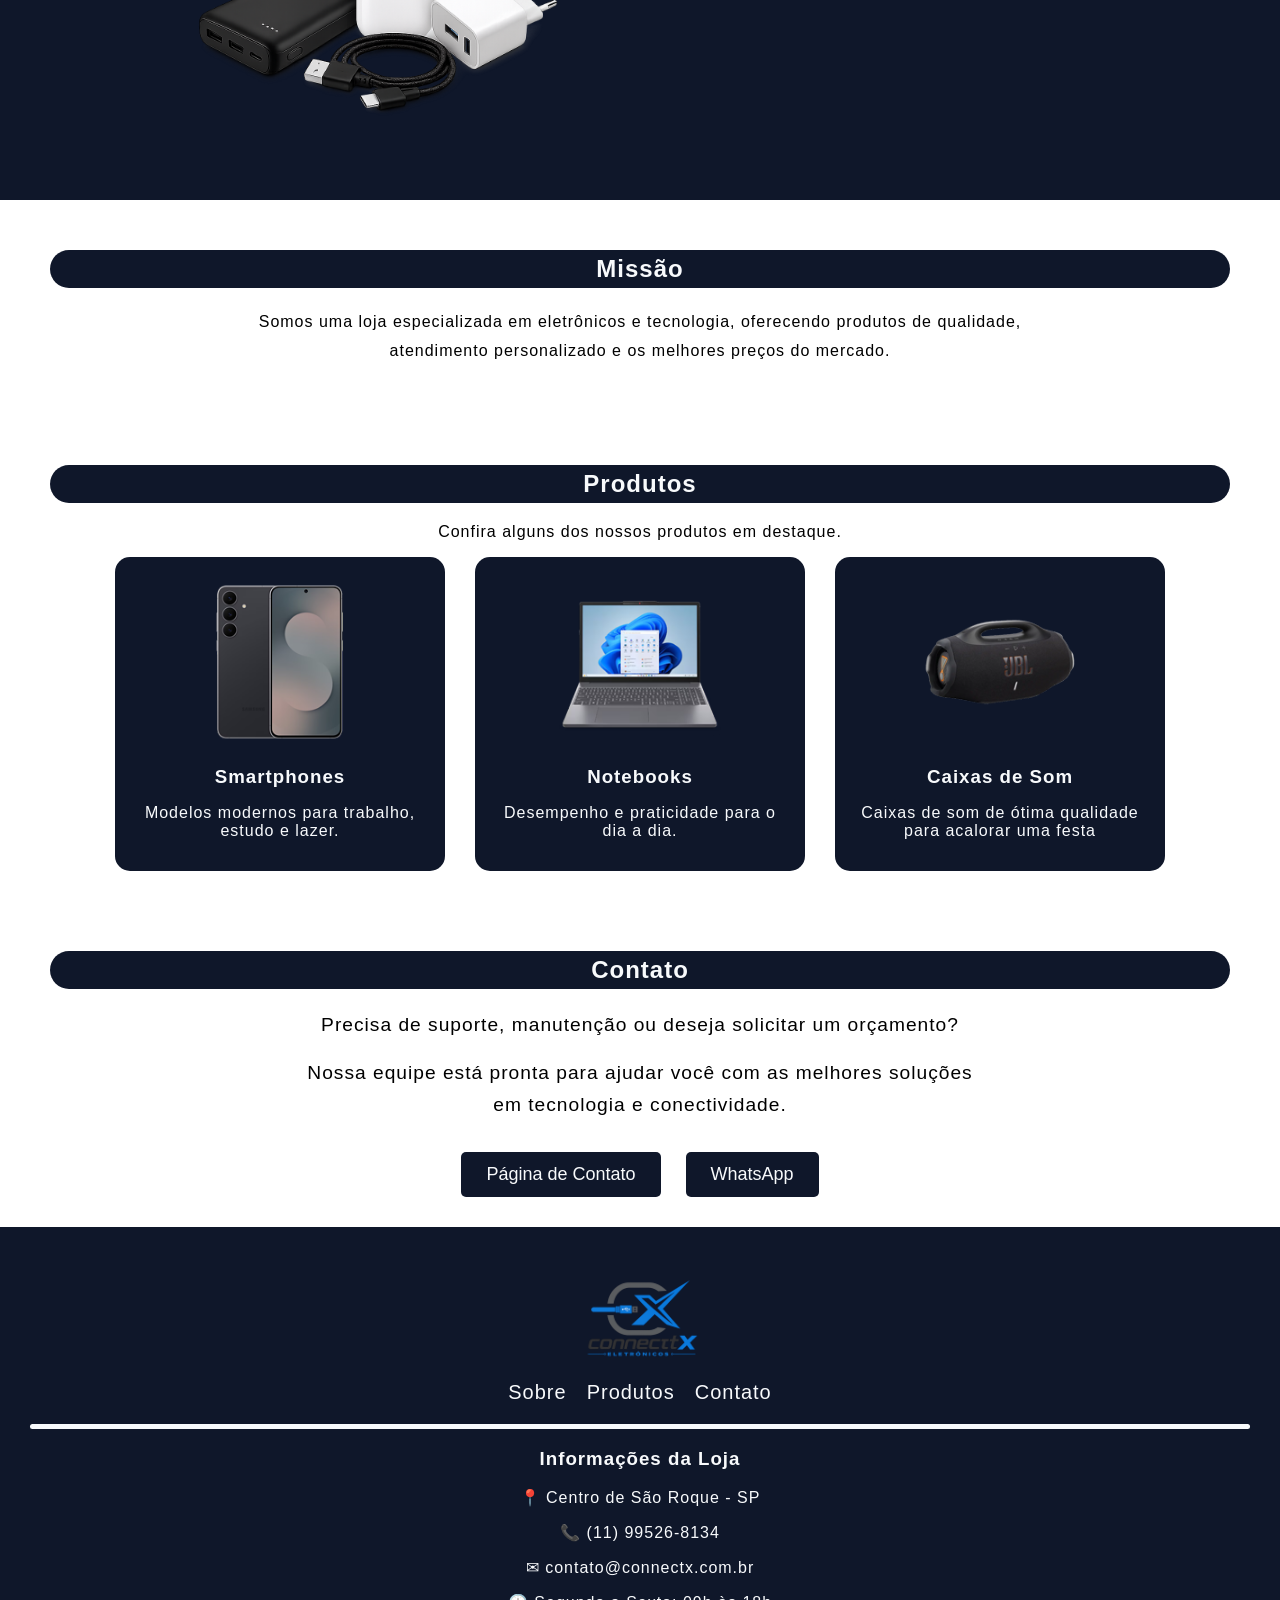
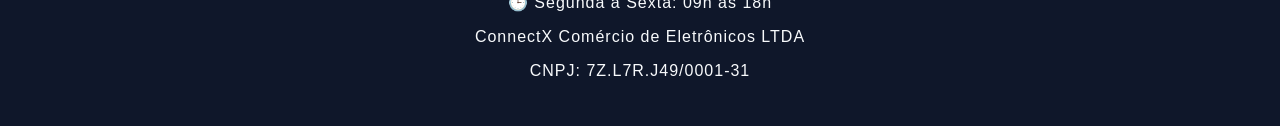
==== commit c45cfe86: "Adição das informações da loja Todos os rodapés foram atualizados para conterem as informações da lo" ====
--- a/index.html
+++ b/index.html
@@ -144,13 +144,27 @@
     </main>
 
     <footer>
-      <img src="./src/images/logo.png" alt="ConnectX" class="logo"/>
+      <a href="#inicio"><img src="./src/images/logo.png" alt="ConnectX" class="logo"/></a>
 
       <nav>
         <a href="./src/pages/sobre.html">Sobre</a>
         <a href="./src/pages/produtos.html">Produtos</a>
         <a href="./src/pages/contato.html">Contato</a>
       </nav>
+
+      <div id="linha">
+      </div>
+    
+      <section>
+        <h3>Informações da Loja</h3>
+
+                <p>📍 Centro de São Roque - SP</p>
+                <p>📞 (11) 99526-8134</p>
+                <p>✉ contato@connectx.com.br</p>
+                <p>🕒 Segunda a Sexta: 09h às 18h</p>
+                <p>ConnectX Comércio de Eletrônicos LTDA</p>
+                <p>CNPJ: 7Z.L7R.J49/0001-31</p>
+      </section>
     </footer>
   </body>
 </html>
--- a/src/css/style.css
+++ b/src/css/style.css
@@ -62,6 +62,10 @@
     font-family: 'Segoe UI', Tahoma, Geneva, Verdana, sans-serif;
 }
 
+button:hover {
+    transform: scale(1.05);
+}
+
 /* Seções */
 
 #sobre,
--- a/src/css/global.css
+++ b/src/css/global.css
@@ -68,6 +68,14 @@
     font-size: 15px;
 }
 
+#linha {
+    background-color: #F8FAFC;
+    width: 100%;
+    height: 5px;
+    border-radius: 10px;
+    margin-top: 20px;
+}
+
 
 
 
@@ -83,4 +91,8 @@
         font-size: 20px;
     }
 
+    #linha {
+        width: 100%;
+    }
+
 }
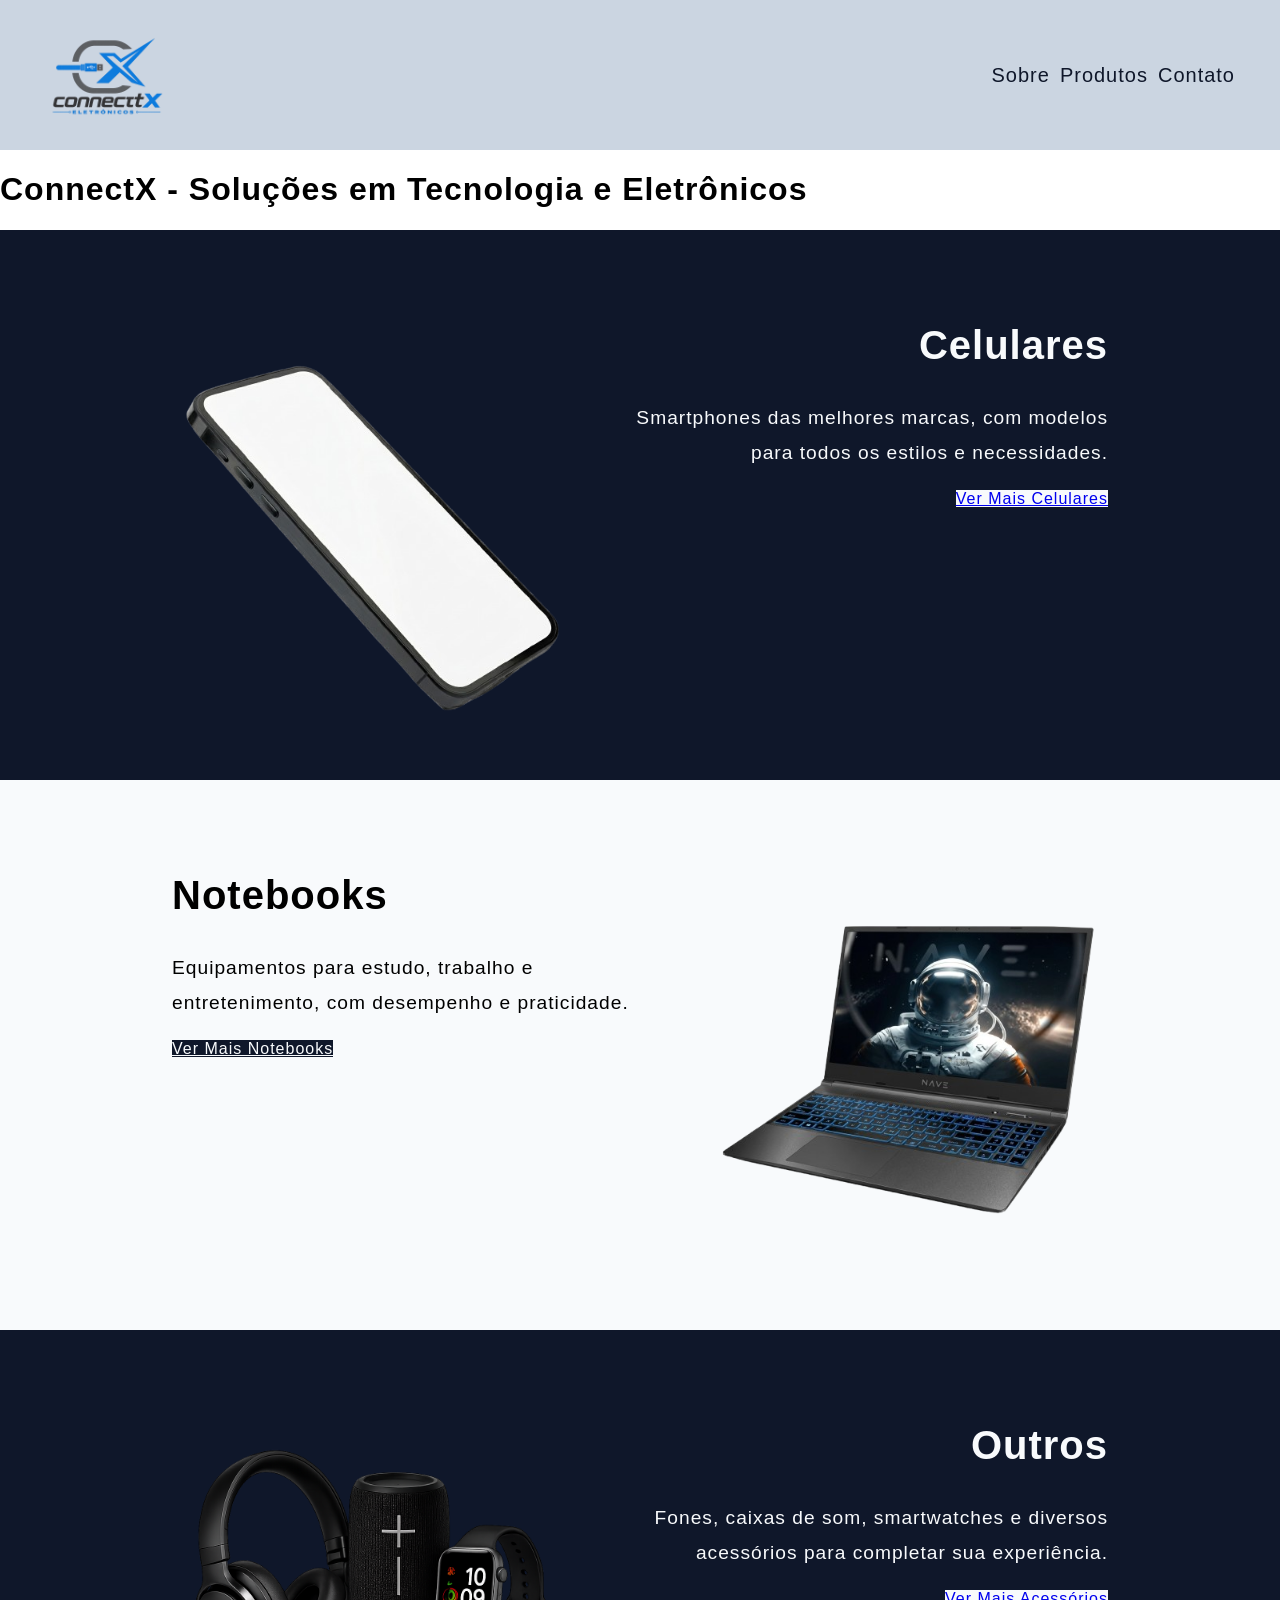
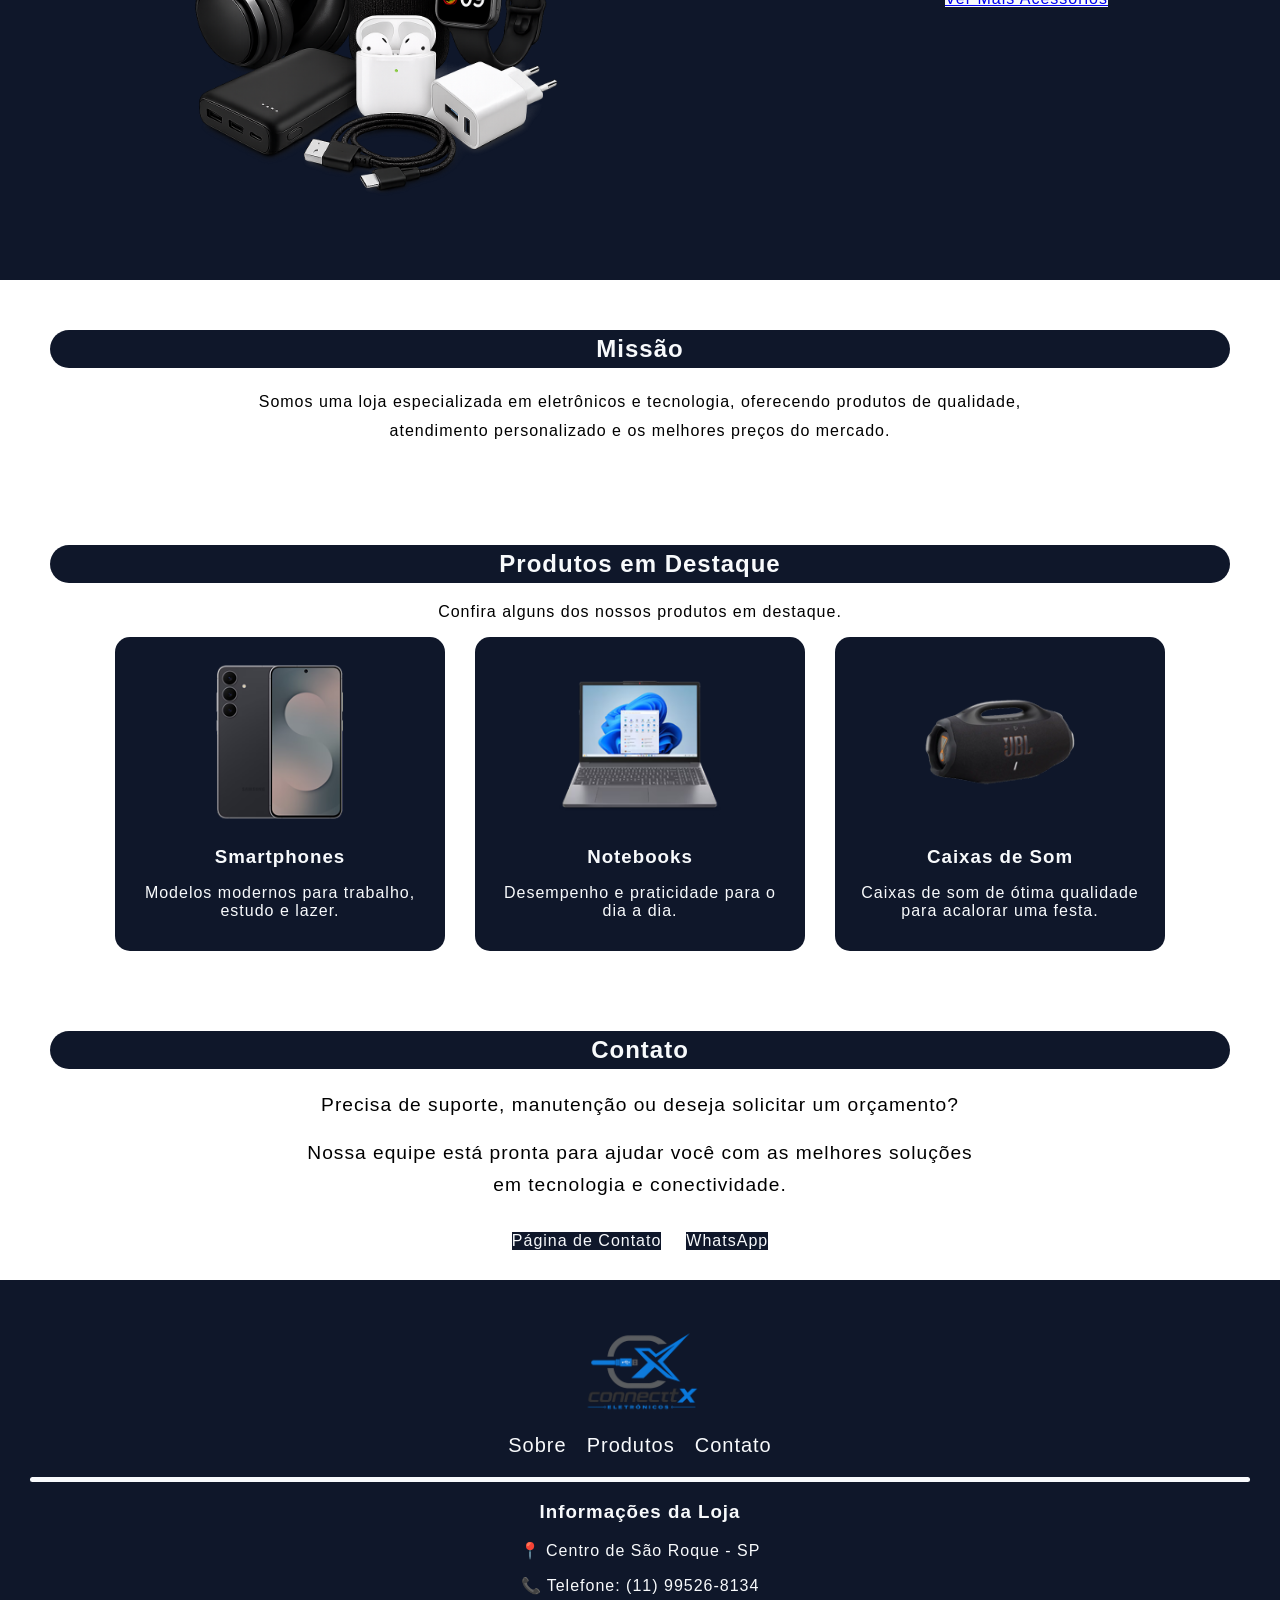
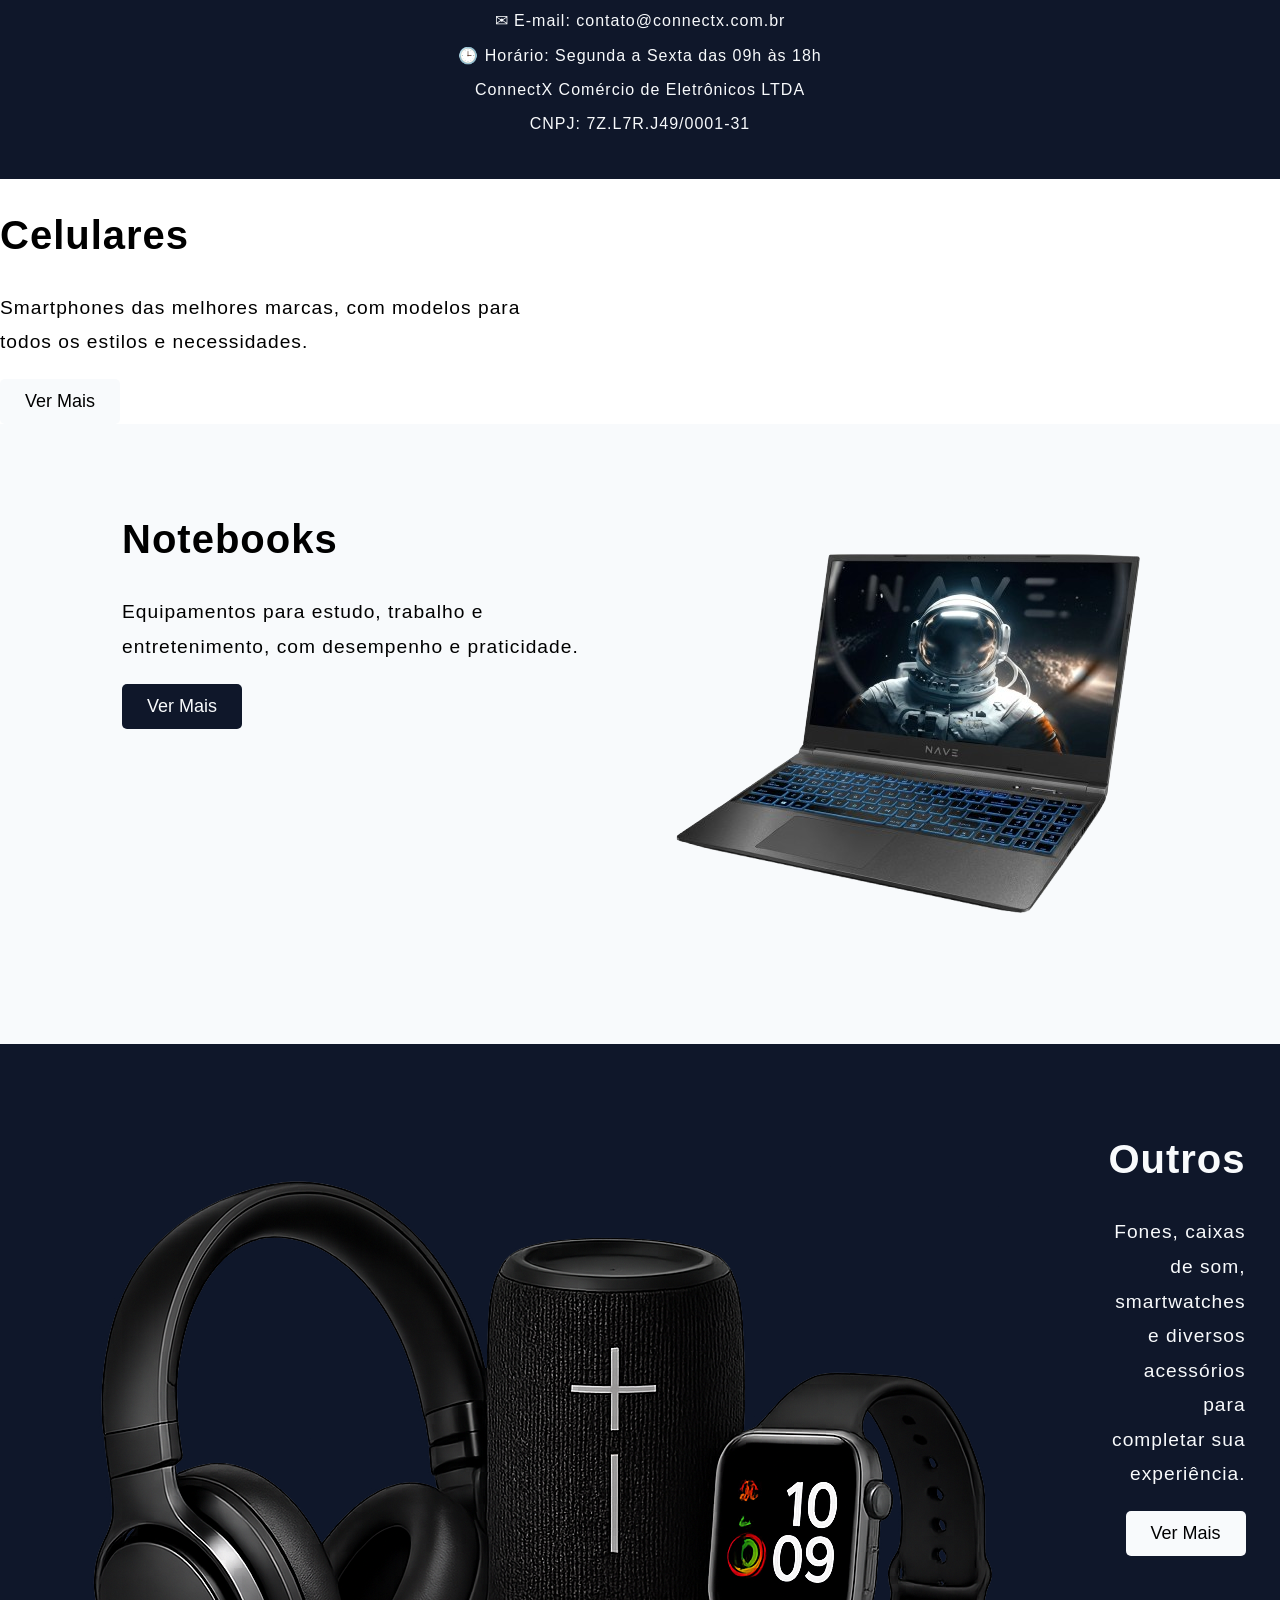
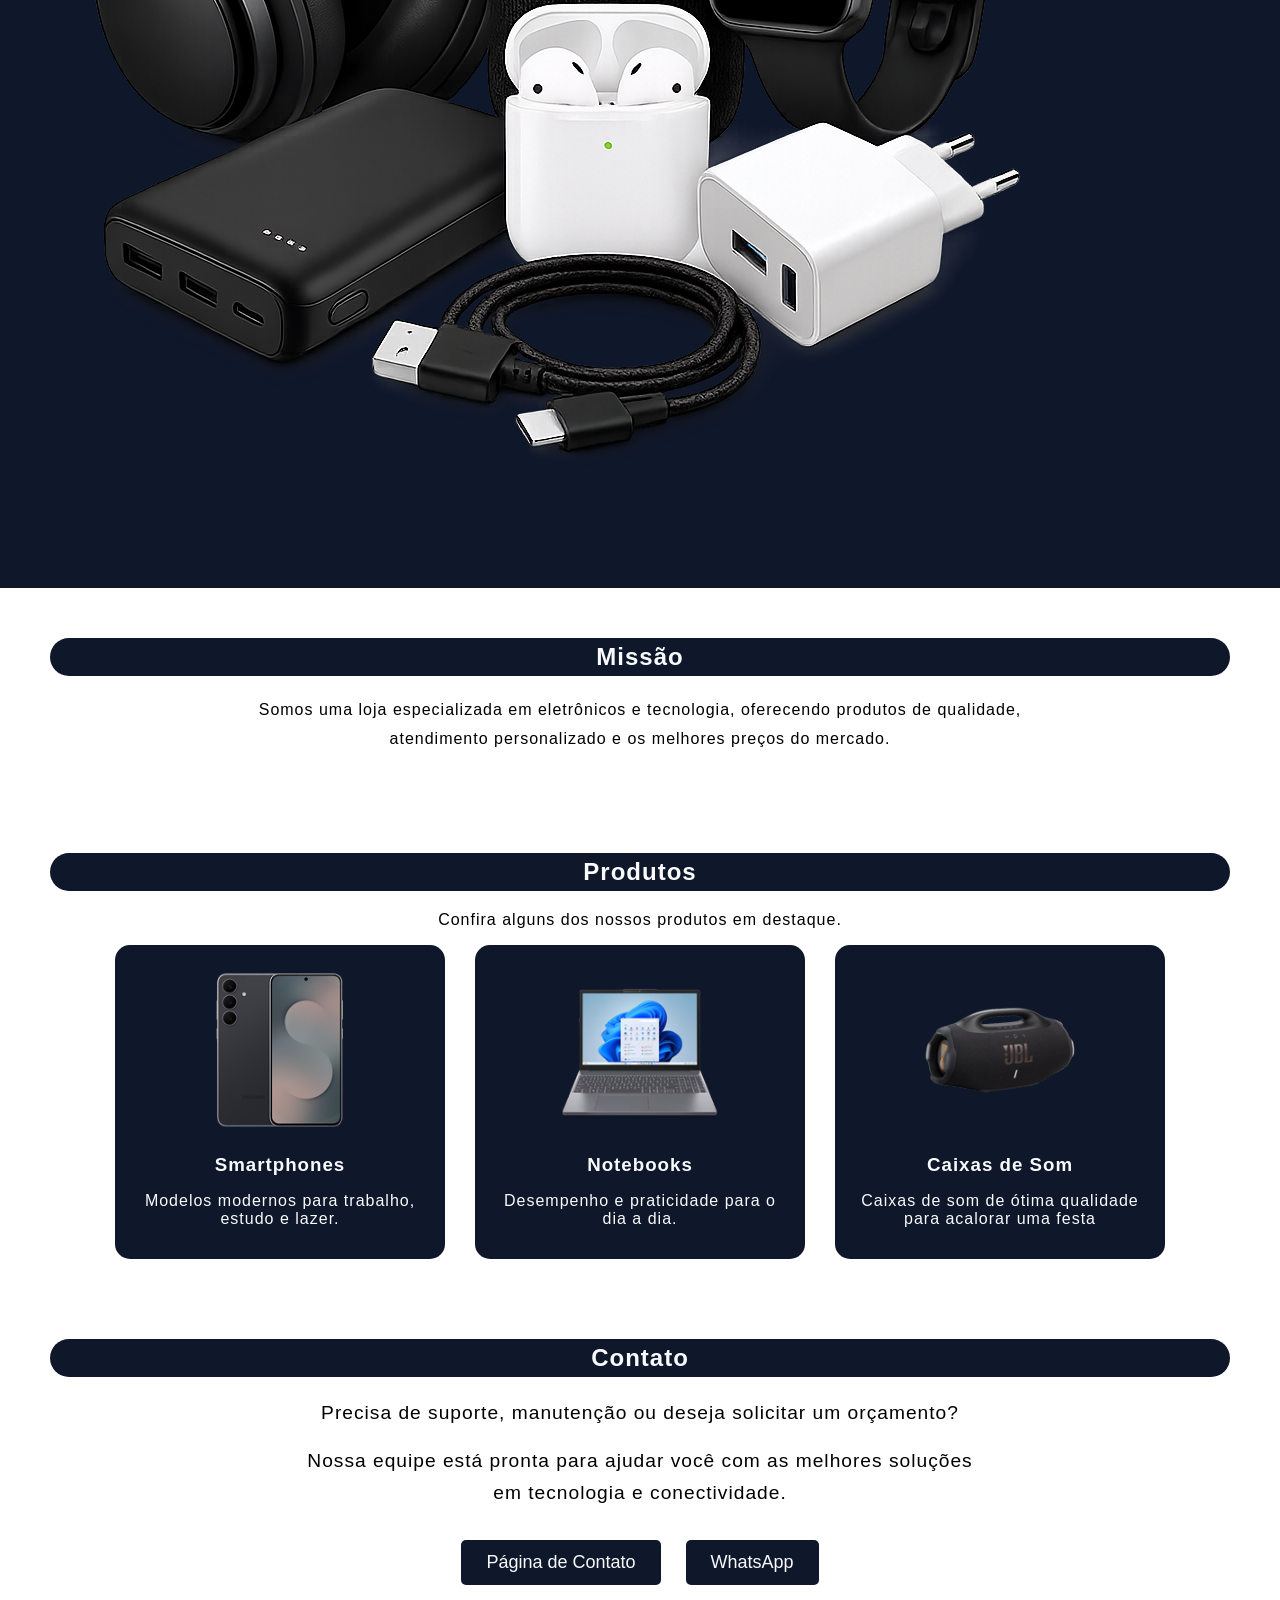
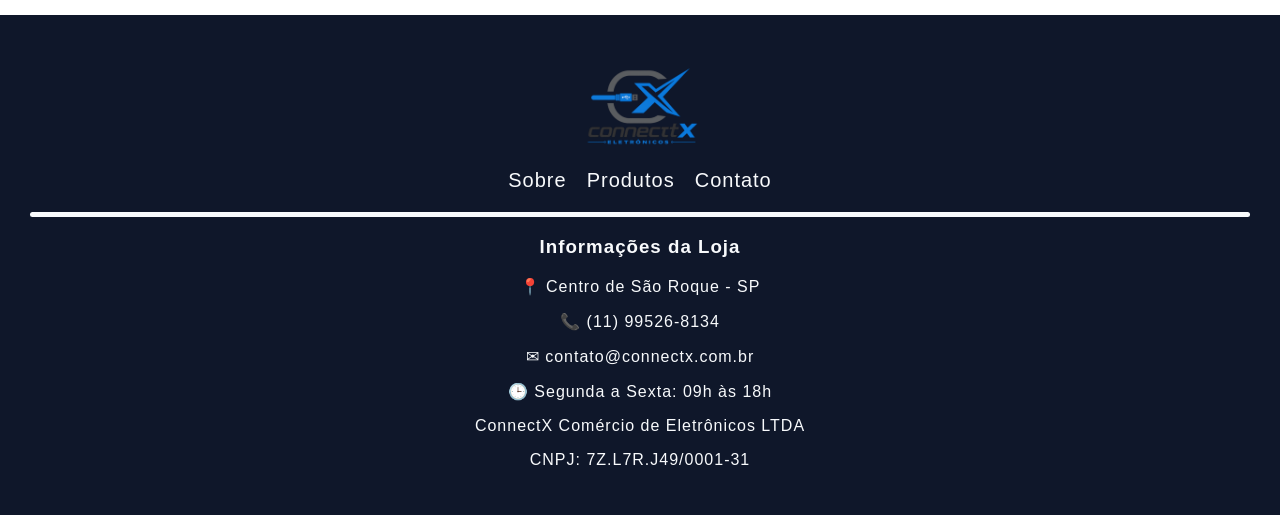
==== commit 7c8e2695: "Update index.html" ====
--- a/index.html
+++ b/index.html
@@ -6,34 +6,104 @@
     <meta
       name="description"
       content="A ConnectX oferece produtos, serviços e soluções de tecnologia, informática e conectividade no centro de São Roque - SP, com atendimento de qualidade e confiança."/>
-
     <link rel="stylesheet" href="./src/css/style.css"/>
     <link rel="stylesheet" href="./src/css/global.css">
     <link rel="icon" type="image/png" href="./src/icon/favicon.png">
-
     <script src="./src/javascript/script.js"></script>
-
-    <title>ConnectX</title>
+    <title>ConnectX - Eletrônicos e Tecnologia em São Roque</title>
   </head>
-
   <body id="inicio">
     <header>
       <img src="./src/images/logo.png" alt="ConnectX" class="logo"/>
-
-      <nav>
+      <nav aria-label="Navegação principal">
         <a href="./src/pages/sobre.html">Sobre</a>
         <a href="./src/pages/produtos.html">Produtos</a>
         <a href="./src/pages/contato.html">Contato</a>
       </nav>
     </header>
-
     <main>
-      <section class="produto">
+      <h1 class="sr-only">ConnectX - Soluções em Tecnologia e Eletrônicos</h1>
+      <section class="produto" aria-label="Categorias de produtos em destaque">
         <section class="card-produto celular">
-          <img
-            src="./src/images/celular.png"
-            alt="Celular"/>
-
+          <img src="./src/images/celular.png" alt="Smartphone moderno com tela estendida"/>
+          <div class="info">
+            <h2>Celulares</h2>
+            <p>Smartphones das melhores marcas, com modelos para todos os estilos e necessidades.</p>
+            <a href="./src/pages/produtos.html" class="botao-link botao-claro">Ver Mais Celulares</a>
+          </div>
+        </section>
+        <section class="card-produto notebook">
+          <div class="info">
+            <h2>Notebooks</h2>
+            <p>Equipamentos para estudo, trabalho e entretenimento, com desempenho e praticidade.</p>
+            <a href="./src/pages/produtos.html" class="botao-link botao-escuro">Ver Mais Notebooks</a>
+          </div>
+          <img src="./src/images/notebook.png" alt="Notebook aberto exibindo gráficos na tela"/>
+        </section>
+        <section class="card-produto outros">
+          <img src="./src/images/outros.png" alt="Acessórios eletrônicos variados como smartwatches e fones"/>
+          <div class="info">
+            <h2>Outros</h2>
+            <p>Fones, caixas de som, smartwatches e diversos acessórios para completar sua experiência.</p>
+            <a href="./src/pages/produtos.html" class="botao-link botao-claro">Ver Mais Acessórios</a>
+          </div>
+        </section>
+      </section>
+      <section id="sobre" aria-labelledby="titulo-missao">
+        <h2 id="titulo-missao" class="titulo">Missão</h2>
+        <p>Somos uma loja especializada em eletrônicos e tecnologia, oferecendo produtos de qualidade, atendimento personalizado e os melhores preços do mercado.</p>
+      </section>
+      <section id="produtos" aria-labelledby="titulo-produtos">
+        <h2 id="titulo-produtos" class="titulo">Produtos em Destaque</h2>
+        <p>Confira alguns dos nossos produtos em destaque.</p>
+        <div class="produtos-grid">
+          <div class="produto-card">
+            <img src="./src/images/celular-destaque.png" alt="Smartphone Samsung azul escuro">
+            <h3>Smartphones</h3>
+            <p>Modelos modernos para trabalho, estudo e lazer.</p>
+          </div>
+          <div class="produto-card">
+            <img src="./src/images/notebook-destaque.png" alt="Notebook Lenovo cinza prata">
+            <h3>Notebooks</h3>
+            <p>Desempenho e praticidade para o dia a dia.</p>
+          </div>
+          <div class="produto-card">
+            <img src="./src/images/caixa de som.png" alt="Caixa de som portátil bluetooth preta">
+            <h3>Caixas de Som</h3>
+            <p>Caixas de som de ótima qualidade para acalorar uma festa.</p>
+          </div>
+        </div>
+      </section>
+      <section id="contato" aria-labelledby="titulo-contato">
+        <h2 id="titulo-contato" class="titulo">Contato</h2>
+        <p class="texto-contato">Precisa de suporte, manutenção ou deseja solicitar um orçamento?</p>
+        <p class="texto-contato">Nossa equipe está pronta para ajudar você com as melhores soluções em tecnologia e conectividade.</p>
+        <div class="botoes-contato">
+          <a href="./src/pages/contato.html" class="botao-link botao-escuro">Página de Contato</a>
+          <a href="https://wa.me/5511996748683" target="_blank" rel="noopener noreferrer" class="botao-link botao-escuro" aria-label="Falar conosco via WhatsApp (abre em nova aba)">WhatsApp</a>
+        </div>
+      </section>
+    </main>
+    <footer>
+      <a href="#inicio" aria-label="Voltar para o início da página"><img src="./src/images/logo.png" alt="Logo ConnectX" class="logo"/></a>
+      <nav aria-label="Navegação do rodapé">
+        <a href="./src/pages/sobre.html">Sobre</a>
+        <a href="./src/pages/produtos.html">Produtos</a>
+        <a href="./src/pages/contato.html">Contato</a>
+      </nav>
+      <div id="linha"></div>
+      <section aria-label="Informações de contato e institucionais">
+        <h3>Informações da Loja</h3>
+        <p><span aria-hidden="true">📍</span> Centro de São Roque - SP</p>
+        <p><span aria-hidden="true">📞</span> Telefone: (11) 99526-8134</p>
+        <p><span aria-hidden="true">✉</span> E-mail: contato@connectx.com.br</p>
+        <p><span aria-hidden="true">🕒</span> Horário: Segunda a Sexta das 09h às 18h</p>
+        <p>ConnectX Comércio de Eletrônicos LTDA</p>
+        <p>CNPJ: 7Z.L7R.J49/0001-31</p>
+      </section>
+    </footer>
+  </body>
+</html>
           <div class="info">
             <h2>Celulares</h2>
 
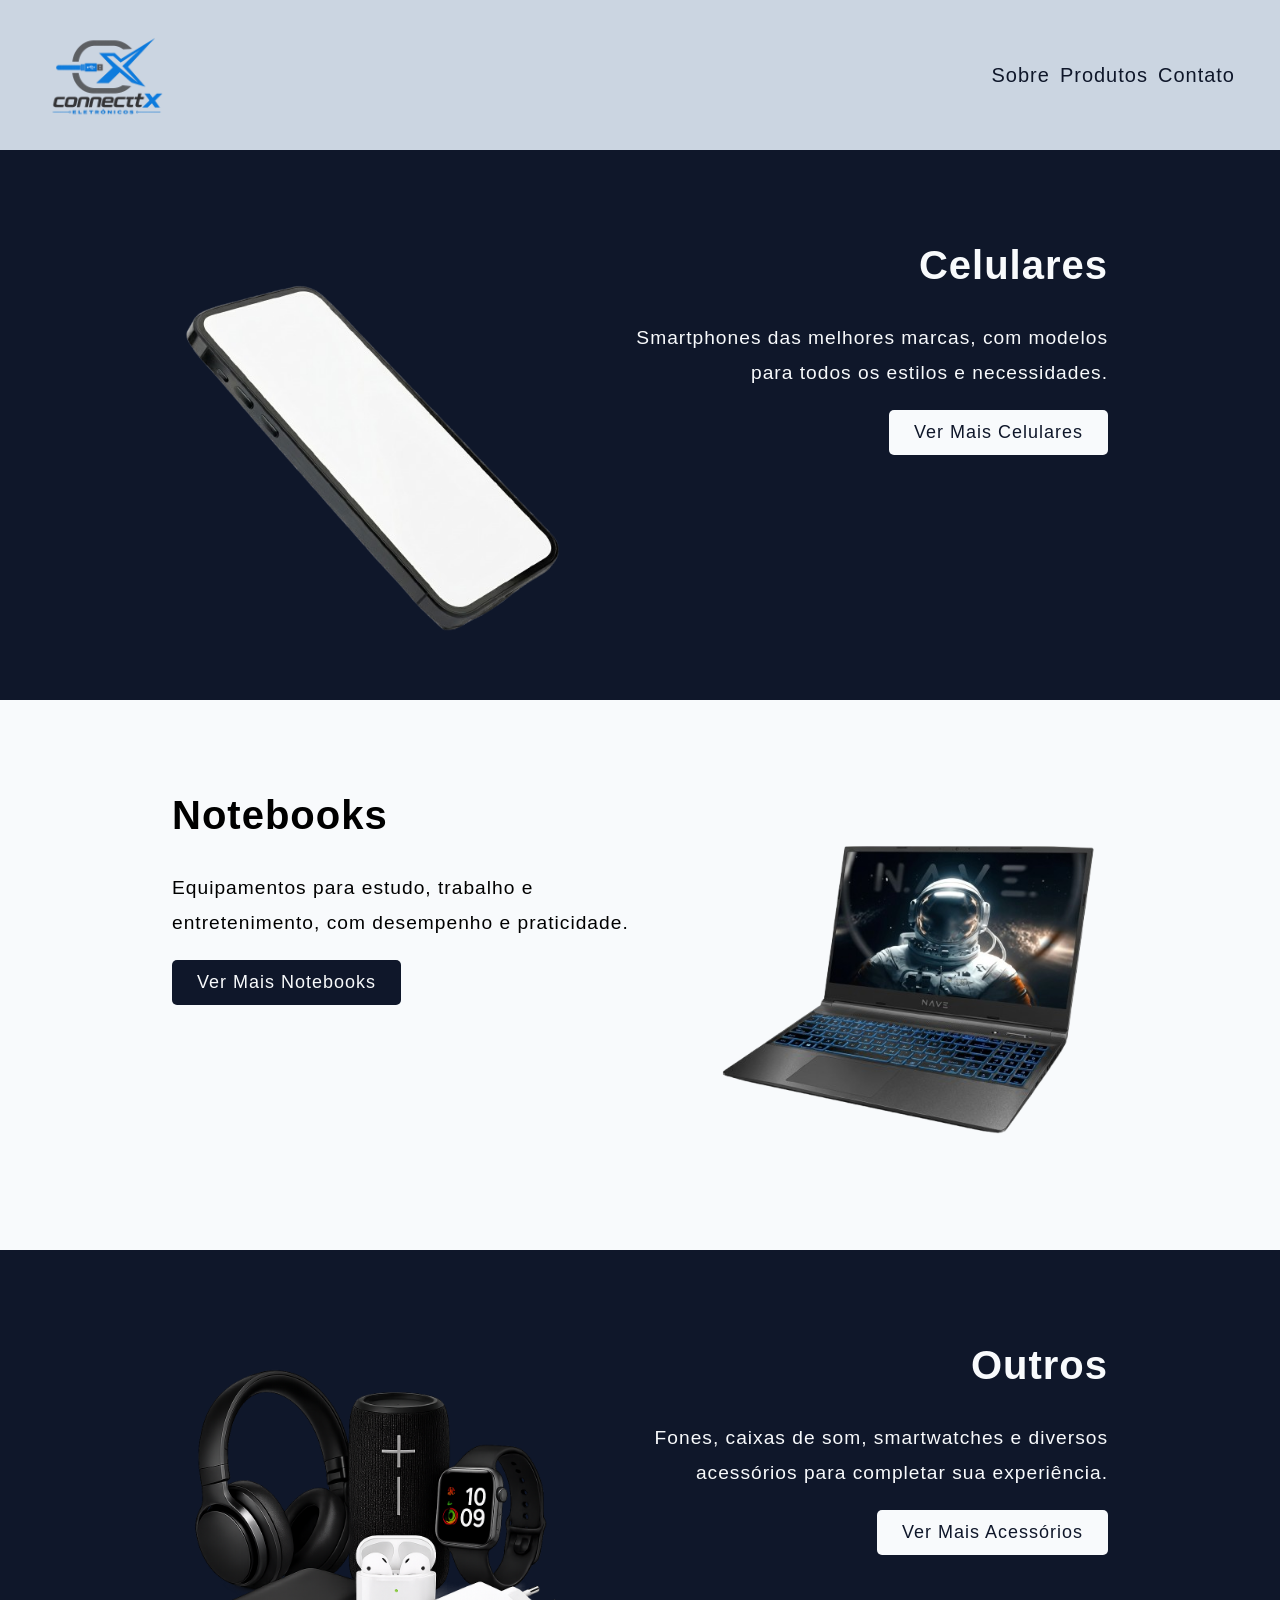
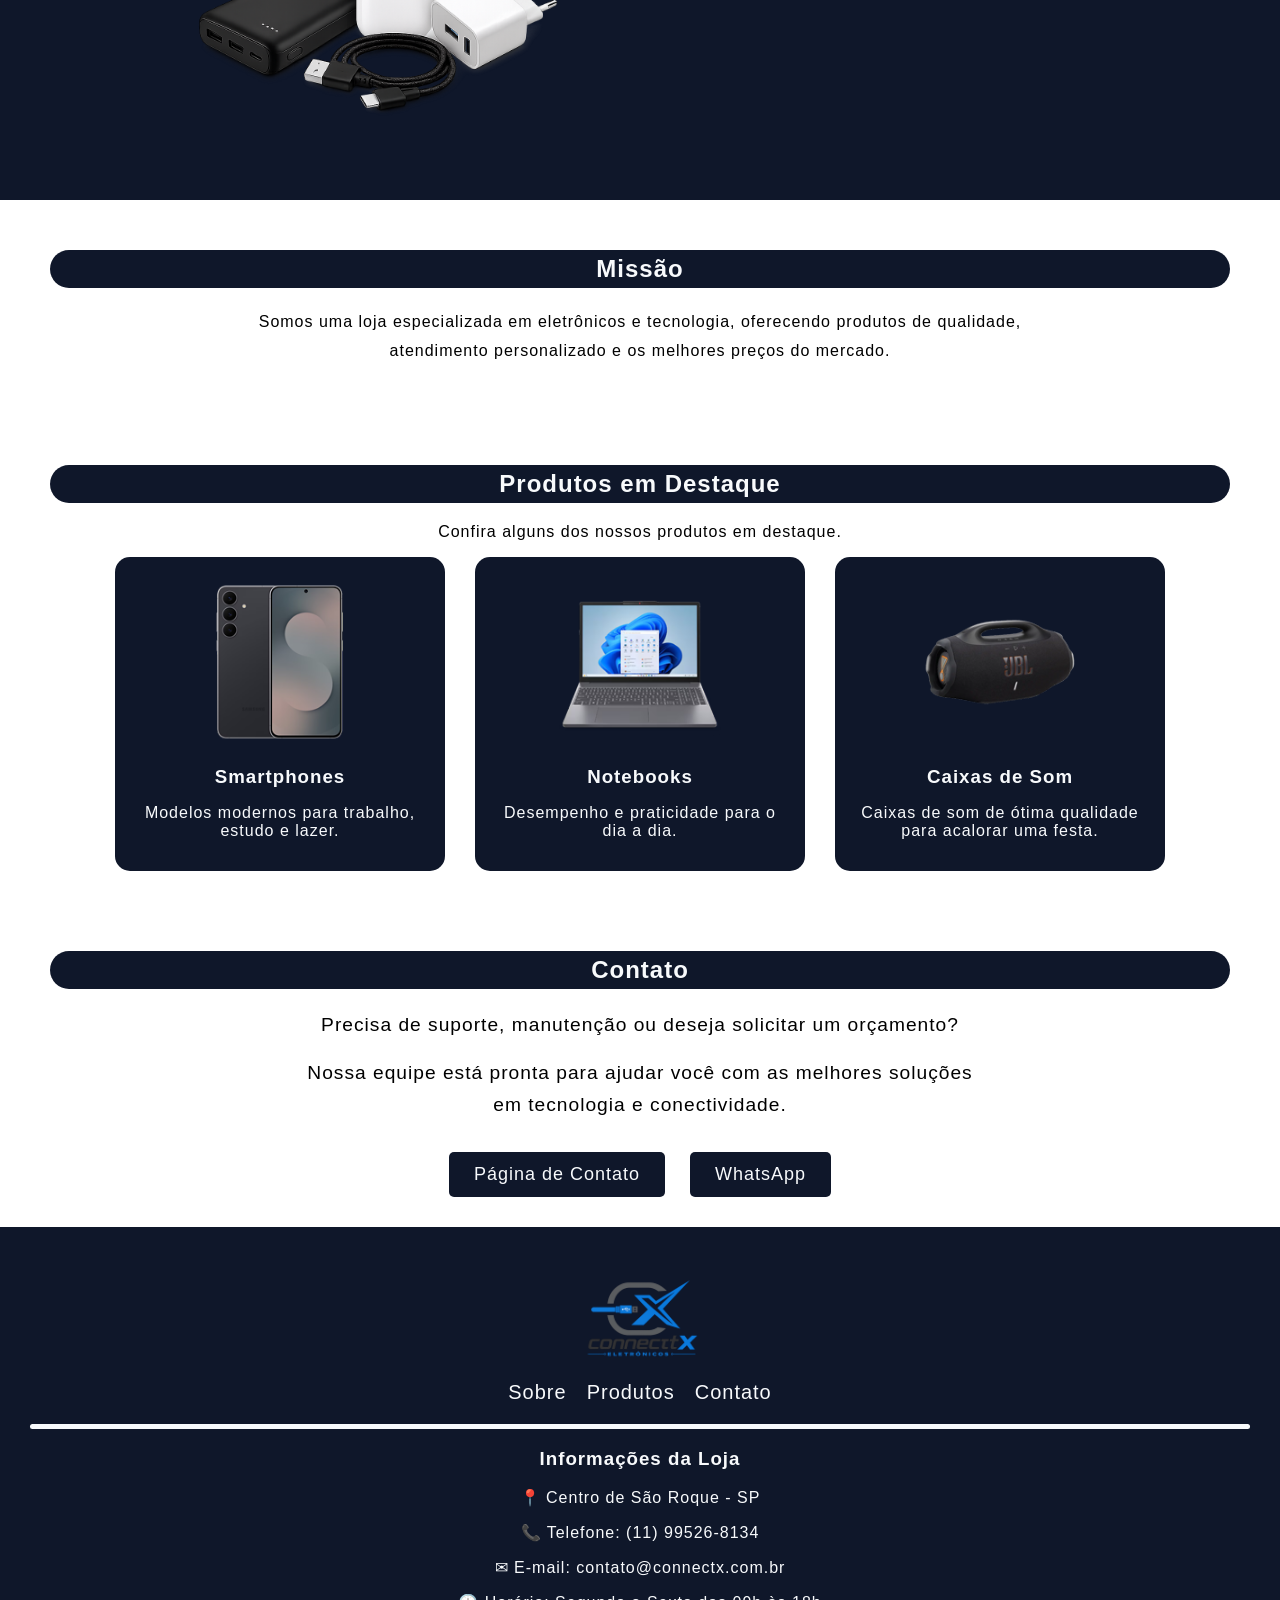
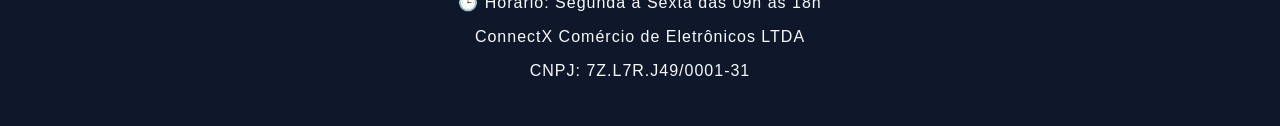
==== commit d3b5e375: "Update index.html" ====
--- a/index.html
+++ b/index.html
@@ -104,137 +104,3 @@
     </footer>
   </body>
 </html>
-          <div class="info">
-            <h2>Celulares</h2>
-
-            <p>
-              Smartphones das melhores marcas, com modelos para todos os estilos e necessidades.
-            </p>
-
-            <a href="./src/pages/produtos.html"><button class="botao-claro">Ver Mais</button></a>
-          </div>
-        </section>
-
-        <section class="card-produto notebook">
-          <div class="info">
-            <h2>Notebooks</h2>
-
-            <p>
-              Equipamentos para estudo, trabalho e entretenimento, com desempenho e praticidade.
-            </p>
-
-            <a href="./src/pages/produtos.html"><button class="botao-escuro">Ver Mais</button></a>
-          </div>
-
-          <img
-            src="./src/images/notebook.png"
-            alt="Notebook"/>
-        </section>
-
-        <section class="card-produto outros">
-          <img
-            src="./src/images/outros.png"
-            alt="Eletrônicos"/>
-
-          <div class="info">
-            <h2>Outros</h2>
-
-            <p>
-              Fones, caixas de som, smartwatches e diversos acessórios para completar sua experiência.
-            </p>
-
-            <a href="./src/pages/produtos.html"><button class="botao-claro">Ver Mais</button></a>
-          </div>
-        </section>
-      </section>
-
-      <section id="sobre">
-        <h2 class="titulo">Missão</h2>
-
-        <p>
-          Somos uma loja especializada em eletrônicos e tecnologia, oferecendo
-          produtos de qualidade, atendimento personalizado e os melhores preços
-          do mercado.
-        </p>
-      </section>
-
-      <section id="produtos">
-    <h2 class="titulo">Produtos</h2>
-
-    <p>Confira alguns dos nossos produtos em destaque.</p>
-
-    <div class="produtos-grid">
-
-        <div class="produto-card">
-            <img src="./src/images/celular-destaque.png" alt="Smartphone Samsung">
-            <h3>Smartphones</h3>
-            <p>Modelos modernos para trabalho, estudo e lazer.</p>
-        </div>
-
-        <div class="produto-card">
-            <img src="./src/images/notebook-destaque.png" alt="Notebook Lenovo">
-            <h3>Notebooks</h3>
-            <p>Desempenho e praticidade para o dia a dia.</p>
-        </div>
-
-        <div class="produto-card">
-            <img src="./src/images/caixa de som.png" alt="Fones e acessórios">
-            <h3>Caixas de Som</h3>
-            <p>Caixas de som de ótima qualidade para acalorar uma festa</p>
-        </div>
-
-    </div>
-      </section>
-
-      <section id="contato">
-    <h2 class="titulo">Contato</h2>
-
-    <p class="texto-contato">
-        Precisa de suporte, manutenção ou deseja solicitar um orçamento?
-    </p>
-
-    <p class="texto-contato">
-        Nossa equipe está pronta para ajudar você com as melhores soluções em tecnologia e conectividade.
-    </p>
-
-    <div class="botoes-contato">
-        <a href="./src/pages/contato.html">
-            <button class="botao-escuro">
-                Página de Contato
-            </button>
-        </a>
-
-        <a href="https://wa.me/5511996748683" target="_blank">
-            <button class="botao-escuro">
-                WhatsApp
-            </button>
-        </a>
-          </div>
-      </section>
-    </main>
-
-    <footer>
-      <a href="#inicio"><img src="./src/images/logo.png" alt="ConnectX" class="logo"/></a>
-
-      <nav>
-        <a href="./src/pages/sobre.html">Sobre</a>
-        <a href="./src/pages/produtos.html">Produtos</a>
-        <a href="./src/pages/contato.html">Contato</a>
-      </nav>
-
-      <div id="linha">
-      </div>
-    
-      <section>
-        <h3>Informações da Loja</h3>
-
-                <p>📍 Centro de São Roque - SP</p>
-                <p>📞 (11) 99526-8134</p>
-                <p>✉ contato@connectx.com.br</p>
-                <p>🕒 Segunda a Sexta: 09h às 18h</p>
-                <p>ConnectX Comércio de Eletrônicos LTDA</p>
-                <p>CNPJ: 7Z.L7R.J49/0001-31</p>
-      </section>
-    </footer>
-  </body>
-</html>
--- a/src/css/style.css
+++ b/src/css/style.css
@@ -1,9 +1,22 @@
-/* Produtos principais */
+body {
+    font-family: 'Segoe UI', Tahoma, Geneva, Verdana, sans-serif;
+}
+
+.sr-only {
+    position: absolute;
+    width: 1px;
+    height: 1px;
+    padding: 0;
+    margin: -1px;
+    overflow: hidden;
+    clip: rect(0, 0, 0, 0);
+    white-space: nowrap;
+    border: 0;
+}
 
 .produto img {
     width: 45%;
     height: auto;
-
     margin-top: 30px;
 }
 
@@ -12,7 +25,6 @@
     align-items: flex-start;
     justify-content: center;
     gap: 1px;
-
     padding: 30px 0;
 }
 
@@ -39,34 +51,32 @@
     width: 45%;
 }
 
-/* Botão */
-
-button {
+.botao-link {
+    display: inline-block;
+    text-decoration: none;
     border: none;
     border-radius: 5px;
-
     padding: 8px 15px;
-
-    font-family: 'Segoe UI', Tahoma, Geneva, Verdana, sans-serif;
     font-size: 15px;
+    text-align: center;
+    transition: transform 0.2s ease;
 }
 
 .botao-claro {
     background-color: #F8FAFC;
-    font-family: 'Segoe UI', Tahoma, Geneva, Verdana, sans-serif;
+    color: #0F172A;
 }
 
 .botao-escuro {
     background-color: #0F172A;
     color: #F8FAFC;
-    font-family: 'Segoe UI', Tahoma, Geneva, Verdana, sans-serif;
 }
 
-button:hover {
+.botao-link:hover,
+.botao-link:focus {
     transform: scale(1.05);
+    outline: 2px solid #38BDF8;
 }
-
-/* Seções */
 
 #sobre,
 #produtos,
@@ -74,18 +84,13 @@
     padding: 30px 50px;
 }
 
-/* Título padrão */
-
 .titulo {
     text-align: center;
     background-color: #0F172A;
     color: #F8FAFC;
-
     border-radius: 30px;
     padding: 5px 10px;
 }
-
-/* Produtos */
 
 #produtos {
     text-align: center;
@@ -106,7 +111,6 @@
 
 .produto-card p {
     color: #F8FAFC;
-    font-family: 'Segoe UI', Tahoma, Geneva, Verdana, sans-serif;
 }
 
 .produto-card img {
@@ -118,10 +122,7 @@
 .produto-card h3 {
     margin: 10px 0 5px;
     color: #F8FAFC;
-    font-family: 'Segoe UI', Tahoma, Geneva, Verdana, sans-serif;
 }
-
-/* Contato */
 
 #contato {
     text-align: center;
@@ -137,23 +138,10 @@
     display: flex;
     justify-content: center;
     gap: 15px;
-
     margin-top: 30px;
 }
 
-.botoes-contato a {
-    text-decoration: none;
-}
-
-
-
-
-/* Área Media Queries */
-
-
-
 @media (min-width: 1200px) {
-
     .card-produto {
         padding: 60px 100px;
         gap: 50px;
@@ -175,7 +163,7 @@
         line-height: 1.8;
     }
 
-    button {
+    .botao-link {
         font-size: 18px;
         padding: 12px 25px;
     }
@@ -202,5 +190,4 @@
     .produto-card {
         width: 300px;
     }
-
-}+}
